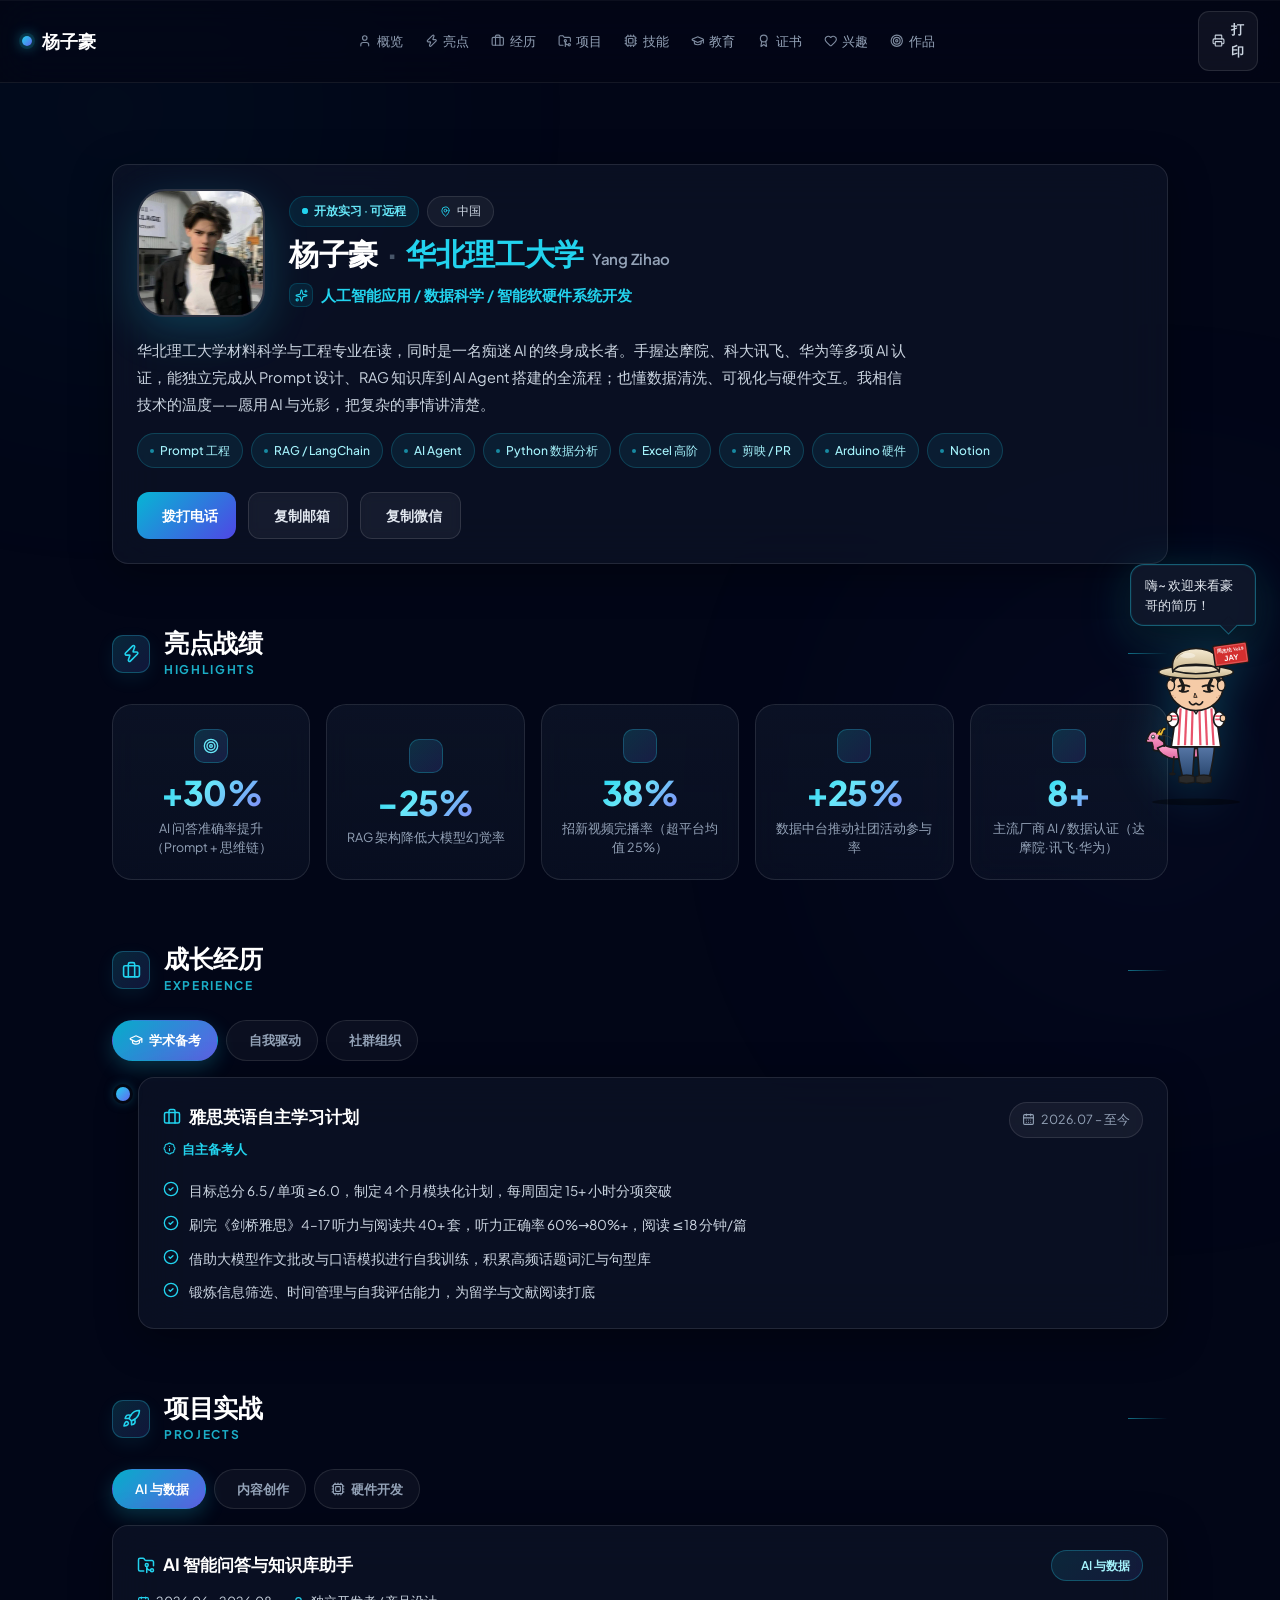
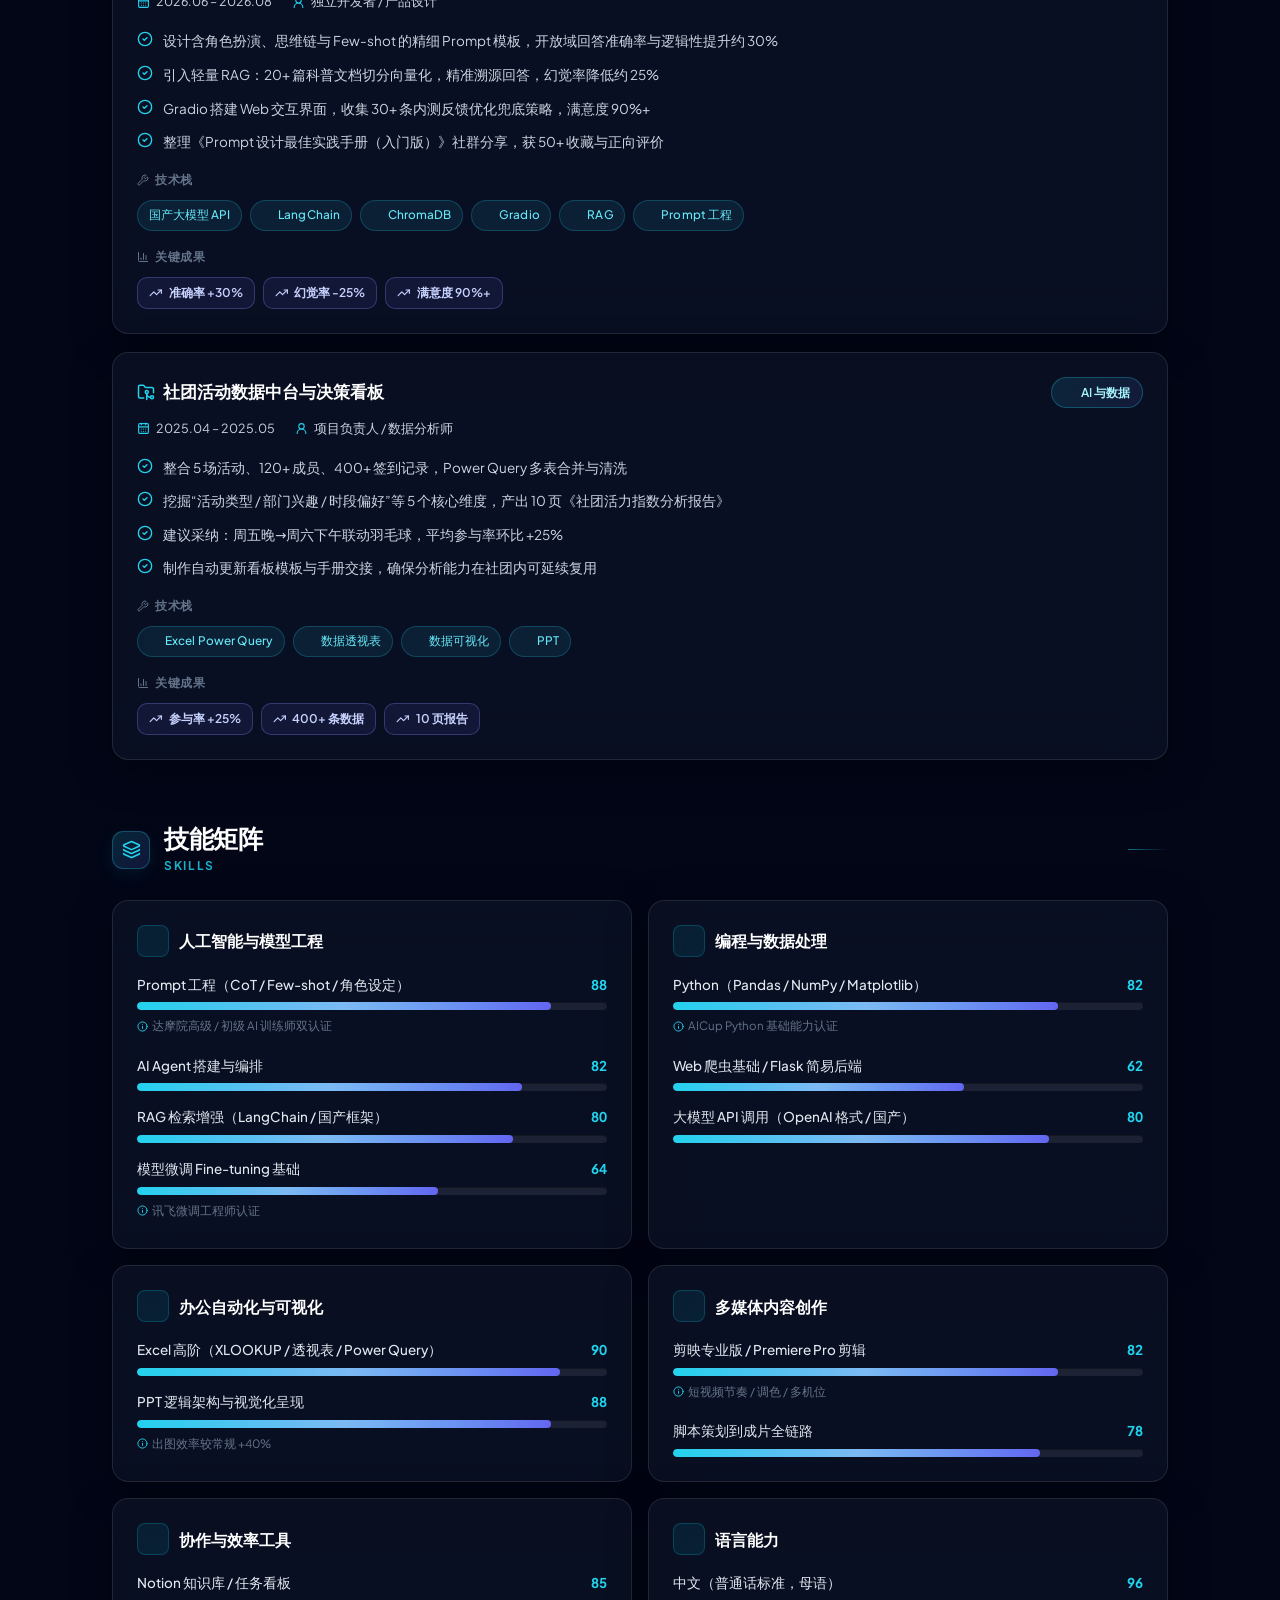
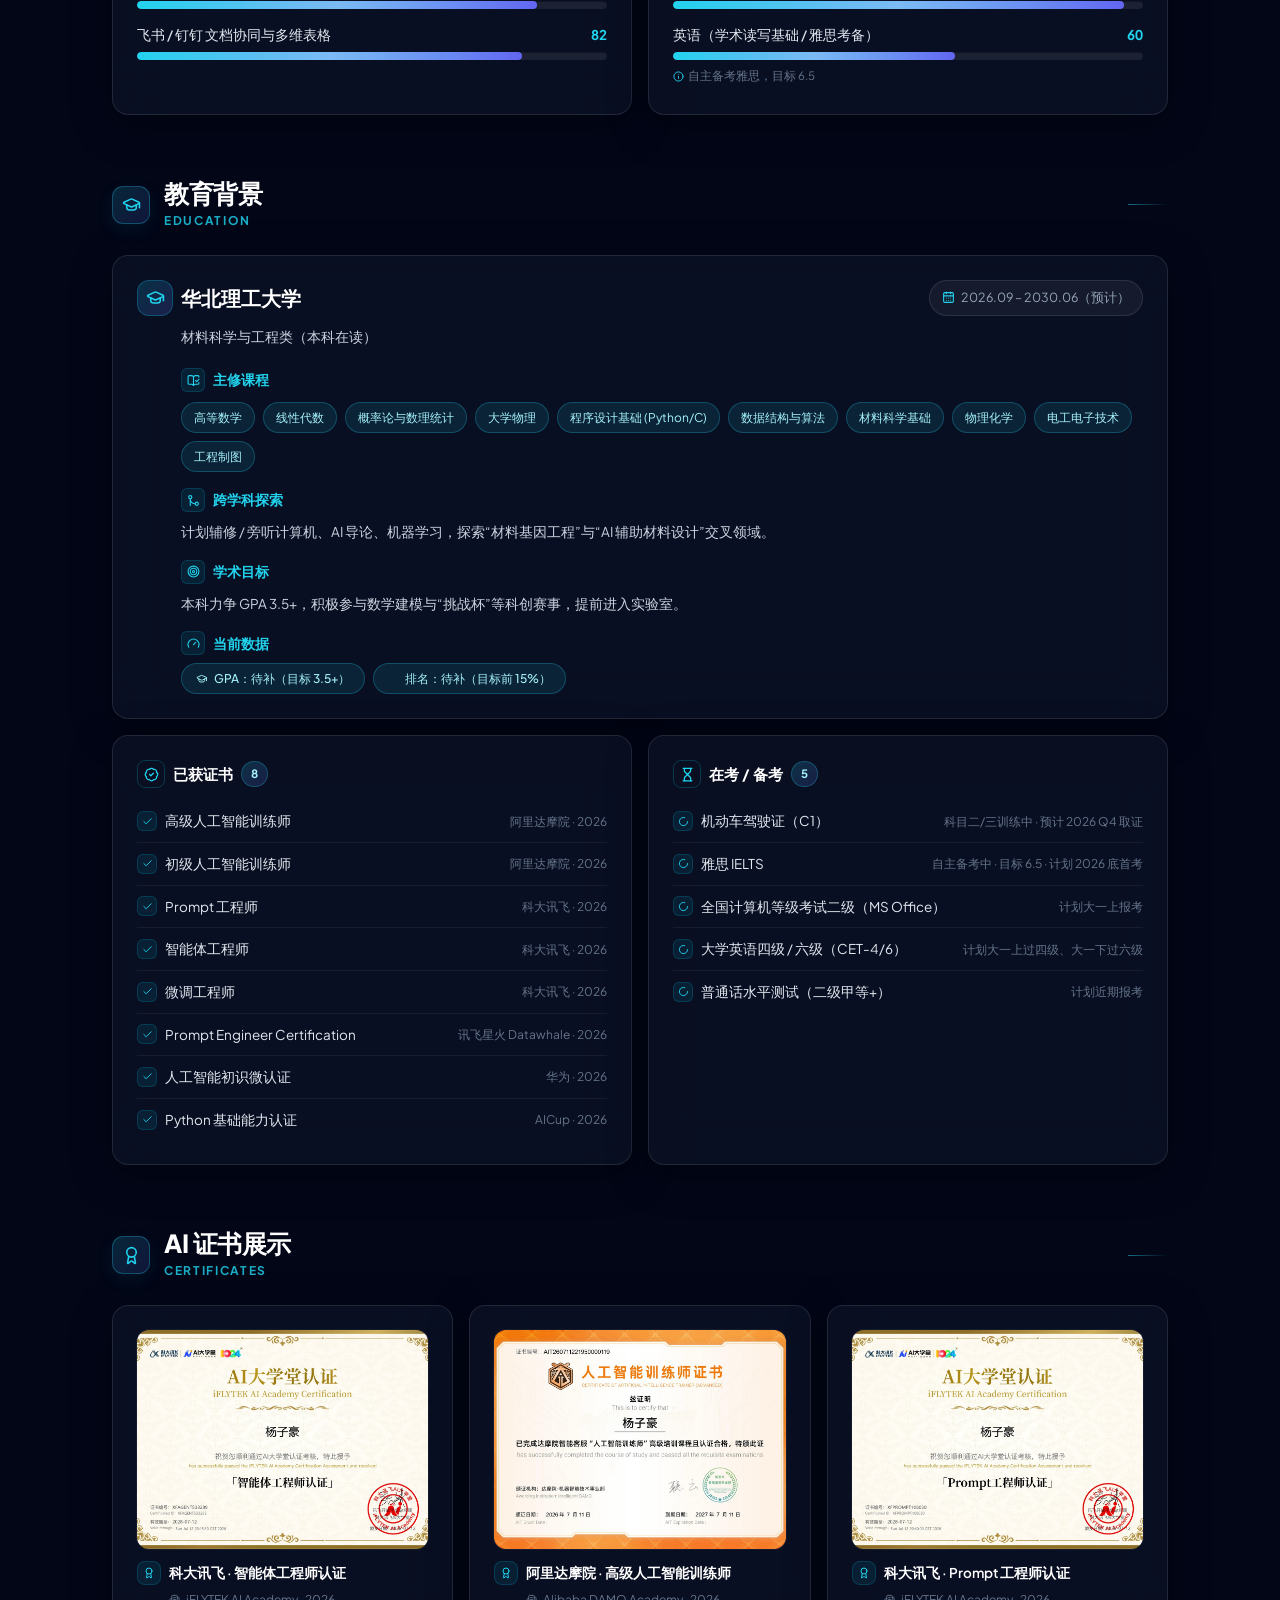
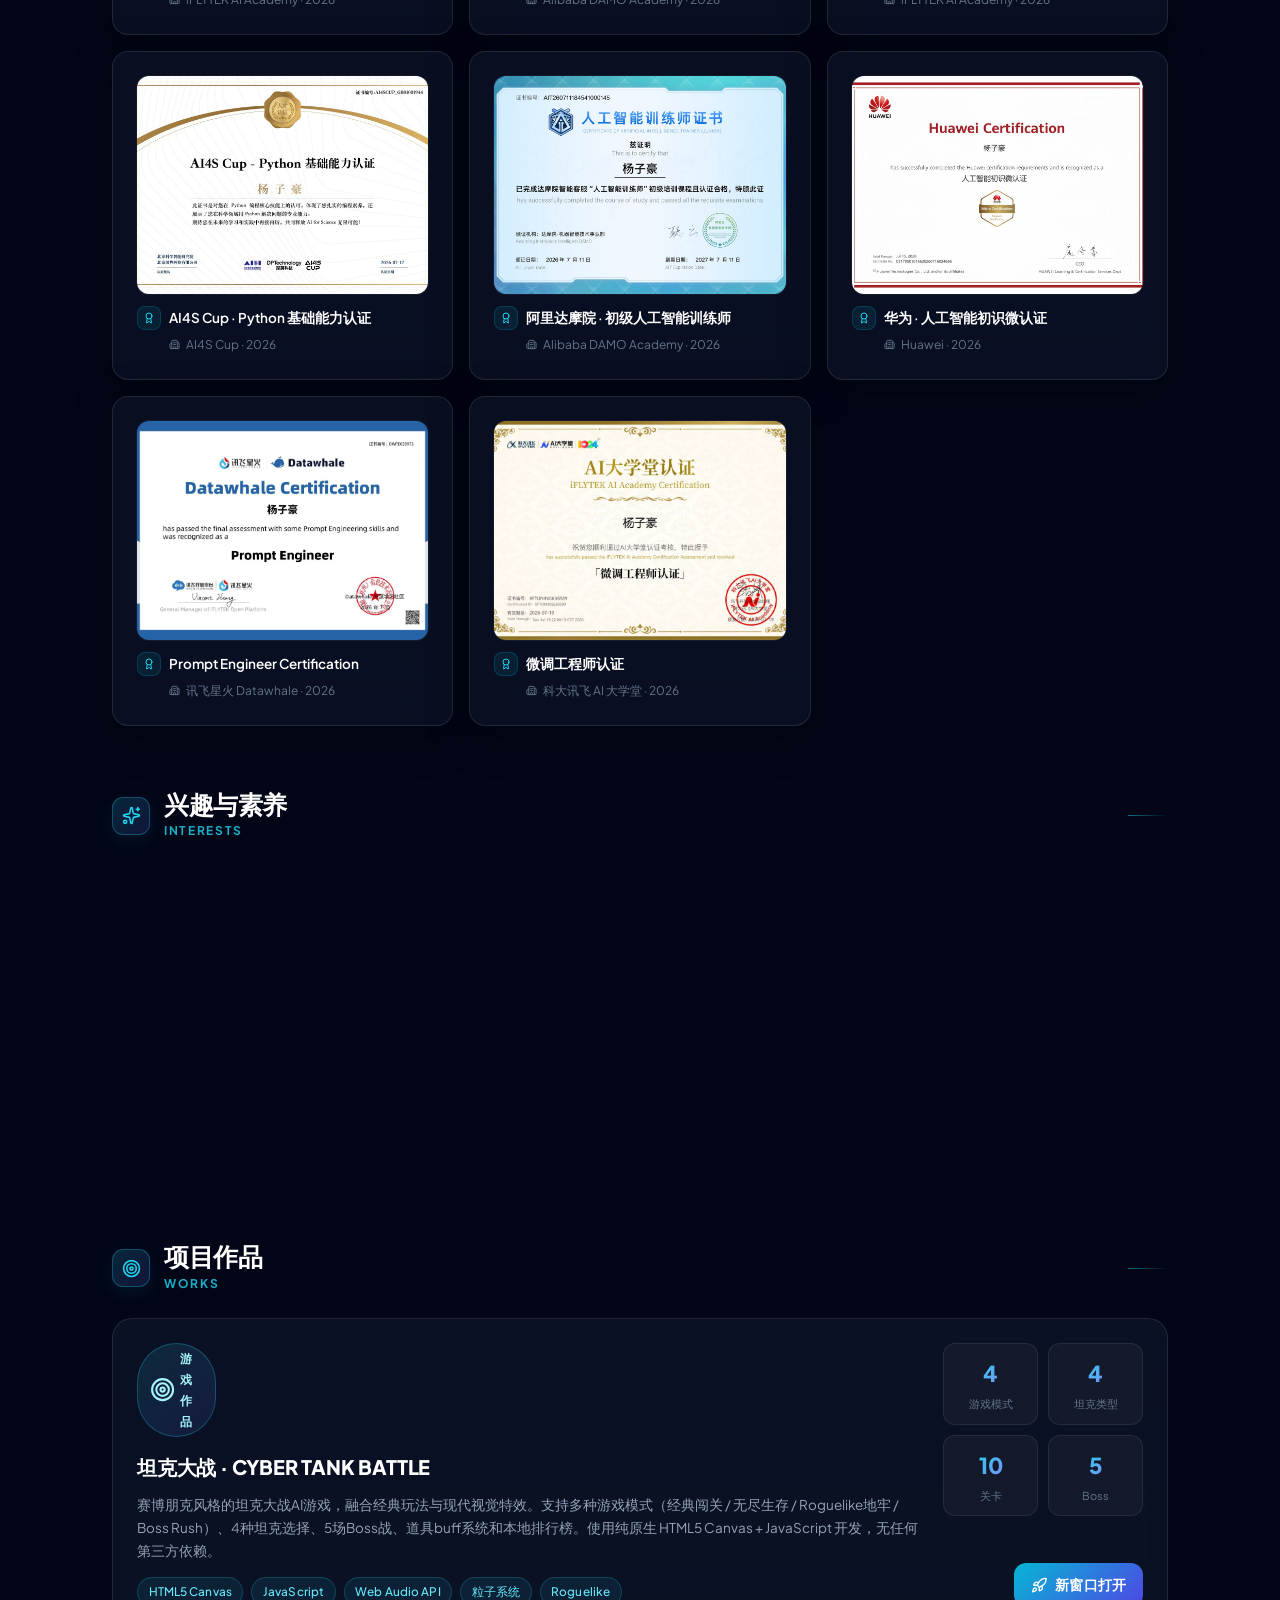
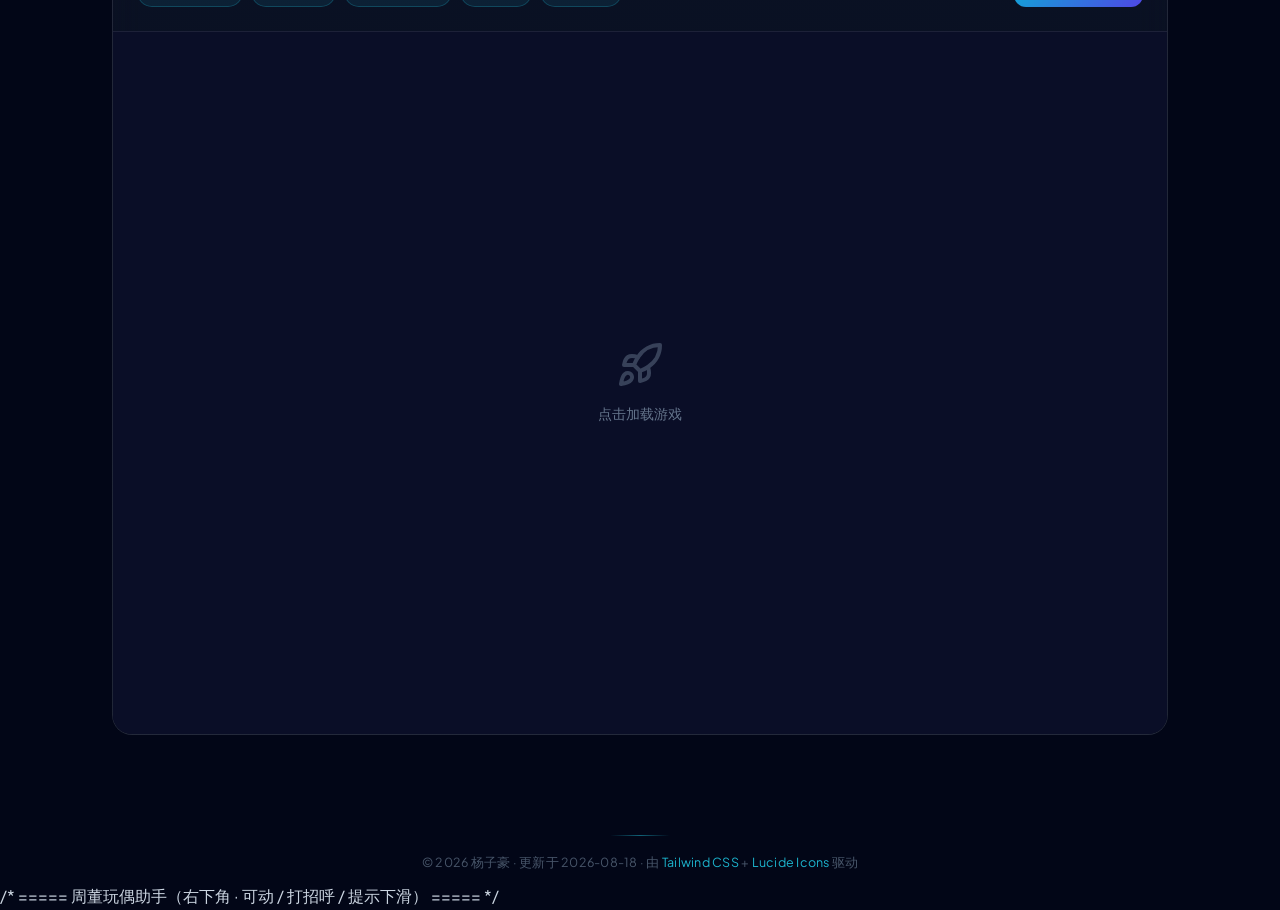
==== index.html @ cea27ba0 "Initial commit: resume + tank game + Jay doll" ====
<!DOCTYPE html>
<html lang="zh-CN">
<head>
<meta charset="UTF-8">
<meta name="viewport" content="width=device-width, initial-scale=1.0">
<title>杨子豪 · 个人简历</title>
<style>
/* ===== Plus Jakarta Sans (embedded, offline) ===== */
@font-face{font-family:'Plus Jakarta Sans';font-style:normal;font-weight:400;font-display:swap;src:url([data-uri]) format('woff2')}
@font-face{font-family:'Plus Jakarta Sans';font-style:normal;font-weight:400;font-display:swap;src:url([data-uri]) format('woff2')}
@font-face{font-family:'Plus Jakarta Sans';font-style:normal;font-weight:400;font-display:swap;src:url([data-uri]) format('woff2')}
@font-face{font-family:'Plus Jakarta Sans';font-style:normal;font-weight:400;font-display:swap;src:url([data-uri]) format('woff2')}
@font-face{font-family:'Plus Jakarta Sans';font-style:normal;font-weight:500;font-display:swap;src:url([data-uri]) format('woff2')}
@font-face{font-family:'Plus Jakarta Sans';font-style:normal;font-weight:500;font-display:swap;src:url([data-uri]) format('woff2')}
@font-face{font-family:'Plus Jakarta Sans';font-style:normal;font-weight:500;font-display:swap;src:url([data-uri]) format('woff2')}
@font-face{font-family:'Plus Jakarta Sans';font-style:normal;font-weight:500;font-display:swap;src:url([data-uri]) format('woff2')}
@font-face{font-family:'Plus Jakarta Sans';font-style:normal;font-weight:600;font-display:swap;src:url([data-uri]) format('woff2')}
@font-face{font-family:'Plus Jakarta Sans';font-style:normal;font-weight:600;font-display:swap;src:url([data-uri]) format('woff2')}
@font-face{font-family:'Plus Jakarta Sans';font-style:normal;font-weight:600;font-display:swap;src:url([data-uri]) format('woff2')}
@font-face{font-family:'Plus Jakarta Sans';font-style:normal;font-weight:600;font-display:swap;src:url([data-uri]) format('woff2')}
@font-face{font-family:'Plus Jakarta Sans';font-style:normal;font-weight:700;font-display:swap;src:url([data-uri]) format('woff2')}
@font-face{font-family:'Plus Jakarta Sans';font-style:normal;font-weight:700;font-display:swap;src:url([data-uri]) format('woff2')}
@font-face{font-family:'Plus Jakarta Sans';font-style:normal;font-weight:700;font-display:swap;src:url([data-uri]) format('woff2')}
@font-face{font-family:'Plus Jakarta Sans';font-style:normal;font-weight:700;font-display:swap;src:url([data-uri]) format('woff2')}
@font-face{font-family:'Plus Jakarta Sans';font-style:normal;font-weight:800;font-display:swap;src:url([data-uri]) format('woff2')}
@font-face{font-family:'Plus Jakarta Sans';font-style:normal;font-weight:800;font-display:swap;src:url([data-uri]) format('woff2')}
@font-face{font-family:'Plus Jakarta Sans';font-style:normal;font-weight:800;font-display:swap;src:url([data-uri]) format('woff2')}
@font-face{font-family:'Plus Jakarta Sans';font-style:normal;font-weight:800;font-display:swap;src:url([data-uri]) format('woff2')}
/* ===== Tailwind CSS (compiled, offline) ===== */
*,:after,:before{--tw-border-spacing-x:0;--tw-border-spacing-y:0;--tw-translate-x:0;--tw-translate-y:0;--tw-rotate:0;--tw-skew-x:0;--tw-skew-y:0;--tw-scale-x:1;--tw-scale-y:1;--tw-pan-x: ;--tw-pan-y: ;--tw-pinch-zoom: ;--tw-scroll-snap-strictness:proximity;--tw-gradient-from-position: ;--tw-gradient-via-position: ;--tw-gradient-to-position: ;--tw-ordinal: ;--tw-slashed-zero: ;--tw-numeric-figure: ;--tw-numeric-spacing: ;--tw-numeric-fraction: ;--tw-ring-inset: ;--tw-ring-offset-width:0px;--tw-ring-offset-color:#fff;--tw-ring-color:rgba(59,130,246,.5);--tw-ring-offset-shadow:0 0 #0000;--tw-ring-shadow:0 0 #0000;--tw-shadow:0 0 #0000;--tw-shadow-colored:0 0 #0000;--tw-blur: ;--tw-brightness: ;--tw-contrast: ;--tw-grayscale: ;--tw-hue-rotate: ;--tw-invert: ;--tw-saturate: ;--tw-sepia: ;--tw-drop-shadow: ;--tw-backdrop-blur: ;--tw-backdrop-brightness: ;--tw-backdrop-contrast: ;--tw-backdrop-grayscale: ;--tw-backdrop-hue-rotate: ;--tw-backdrop-invert: ;--tw-backdrop-opacity: ;--tw-backdrop-saturate: ;--tw-backdrop-sepia: ;--tw-contain-size: ;--tw-contain-layout: ;--tw-contain-paint: ;--tw-contain-style: }::backdrop{--tw-border-spacing-x:0;--tw-border-spacing-y:0;--tw-translate-x:0;--tw-translate-y:0;--tw-rotate:0;--tw-skew-x:0;--tw-skew-y:0;--tw-scale-x:1;--tw-scale-y:1;--tw-pan-x: ;--tw-pan-y: ;--tw-pinch-zoom: ;--tw-scroll-snap-strictness:proximity;--tw-gradient-from-position: ;--tw-gradient-via-position: ;--tw-gradient-to-position: ;--tw-ordinal: ;--tw-slashed-zero: ;--tw-numeric-figure: ;--tw-numeric-spacing: ;--tw-numeric-fraction: ;--tw-ring-inset: ;--tw-ring-offset-width:0px;--tw-ring-offset-color:#fff;--tw-ring-color:rgba(59,130,246,.5);--tw-ring-offset-shadow:0 0 #0000;--tw-ring-shadow:0 0 #0000;--tw-shadow:0 0 #0000;--tw-shadow-colored:0 0 #0000;--tw-blur: ;--tw-brightness: ;--tw-contrast: ;--tw-grayscale: ;--tw-hue-rotate: ;--tw-invert: ;--tw-saturate: ;--tw-sepia: ;--tw-drop-shadow: ;--tw-backdrop-blur: ;--tw-backdrop-brightness: ;--tw-backdrop-contrast: ;--tw-backdrop-grayscale: ;--tw-backdrop-hue-rotate: ;--tw-backdrop-invert: ;--tw-backdrop-opacity: ;--tw-backdrop-saturate: ;--tw-backdrop-sepia: ;--tw-contain-size: ;--tw-contain-layout: ;--tw-contain-paint: ;--tw-contain-style: }/*! tailwindcss v3.4.19 | MIT License | https://tailwindcss.com*/*,:after,:before{box-sizing:border-box;border:0 solid #e5e7eb}:after,:before{--tw-content:""}:host,html{line-height:1.5;-webkit-text-size-adjust:100%;-moz-tab-size:4;-o-tab-size:4;tab-size:4;font-family:Plus Jakarta Sans,system-ui,-apple-system,PingFang SC,Microsoft YaHei,sans-serif;font-feature-settings:normal;font-variation-settings:normal;-webkit-tap-highlight-color:transparent}body{margin:0;line-height:inherit}hr{height:0;color:inherit;border-top-width:1px}abbr:where([title]){-webkit-text-decoration:underline dotted;text-decoration:underline dotted}h1,h2,h3,h4,h5,h6{font-size:inherit;font-weight:inherit}a{color:inherit;text-decoration:inherit}b,strong{font-weight:bolder}code,kbd,pre,samp{font-family:ui-monospace,SFMono-Regular,Menlo,Monaco,Consolas,Liberation Mono,Courier New,monospace;font-feature-settings:normal;font-variation-settings:normal;font-size:1em}small{font-size:80%}sub,sup{font-size:75%;line-height:0;position:relative;vertical-align:baseline}sub{bottom:-.25em}sup{top:-.5em}table{text-indent:0;border-color:inherit;border-collapse:collapse}button,input,optgroup,select,textarea{font-family:inherit;font-feature-settings:inherit;font-variation-settings:inherit;font-size:100%;font-weight:inherit;line-height:inherit;letter-spacing:inherit;color:inherit;margin:0;padding:0}button,select{text-transform:none}button,input:where([type=button]),input:where([type=reset]),input:where([type=submit]){-webkit-appearance:button;background-color:transparent;background-image:none}:-moz-focusring{outline:auto}:-moz-ui-invalid{box-shadow:none}progress{vertical-align:baseline}::-webkit-inner-spin-button,::-webkit-outer-spin-button{height:auto}[type=search]{-webkit-appearance:textfield;outline-offset:-2px}::-webkit-search-decoration{-webkit-appearance:none}::-webkit-file-upload-button{-webkit-appearance:button;font:inherit}summary{display:list-item}blockquote,dd,dl,figure,h1,h2,h3,h4,h5,h6,hr,p,pre{margin:0}fieldset{margin:0}fieldset,legend{padding:0}menu,ol,ul{list-style:none;margin:0;padding:0}dialog{padding:0}textarea{resize:vertical}input::-moz-placeholder,textarea::-moz-placeholder{opacity:1;color:#9ca3af}input::placeholder,textarea::placeholder{opacity:1;color:#9ca3af}[role=button],button{cursor:pointer}:disabled{cursor:default}audio,canvas,embed,iframe,img,object,svg,video{display:block;vertical-align:middle}img,video{max-width:100%;height:auto}[hidden]:where(:not([hidden=until-found])){display:none}.fixed{position:fixed}.absolute{position:absolute}.relative{position:relative}.m-0{margin:0}.mx-2{margin-left:.5rem;margin-right:.5rem}.mb-1\.5{margin-bottom:.375rem}.mb-2{margin-bottom:.5rem}.mb-2\.5{margin-bottom:.625rem}.mb-3{margin-bottom:.75rem}.mb-4{margin-bottom:1rem}.ml-2{margin-left:.5rem}.mt-0\.5{margin-top:.125rem}.mt-1{margin-top:.25rem}.mt-1\.5{margin-top:.375rem}.mt-2{margin-top:.5rem}.mt-2\.5{margin-top:.625rem}.mt-3{margin-top:.75rem}.mt-4{margin-top:1rem}.mt-5{margin-top:1.25rem}.mt-6{margin-top:1.5rem}.block{display:block}.flex{display:flex}.inline-flex{display:inline-flex}.grid{display:grid}.aspect-\[4\/3\]{aspect-ratio:4/3}.h-1{height:.25rem}.h-1\.5{height:.375rem}.h-10{height:2.5rem}.h-32{height:8rem}.h-5{height:1.25rem}.h-6{height:1.5rem}.h-7{height:1.75rem}.h-8{height:2rem}.h-9{height:2.25rem}.h-\[11\.5px\]{height:11.5px}.h-\[11px\]{height:11px}.h-\[12px\]{height:12px}.h-\[13px\]{height:13px}.h-\[15px\]{height:15px}.h-\[16px\]{height:16px}.h-\[17px\]{height:17px}.h-\[18px\]{height:18px}.h-\[19px\]{height:19px}.h-full{height:100%}.w-1{width:.25rem}.w-1\.5{width:.375rem}.w-10{width:2.5rem}.w-32{width:8rem}.w-5{width:1.25rem}.w-6{width:1.5rem}.w-7{width:1.75rem}.w-8{width:2rem}.w-9{width:2.25rem}.w-\[11\.5px\]{width:11.5px}.w-\[11px\]{width:11px}.w-\[12px\]{width:12px}.w-\[13px\]{width:13px}.w-\[15px\]{width:15px}.w-\[16px\]{width:16px}.w-\[17px\]{width:17px}.w-\[18px\]{width:18px}.w-\[19px\]{width:19px}.w-full{width:100%}.min-w-0{min-width:0}.max-w-\[70ch\]{max-width:70ch}.flex-1{flex:1 1 0%}.shrink-0{flex-shrink:0}@keyframes ping{75%,to{transform:scale(2);opacity:0}}.animate-ping{animation:ping 1s cubic-bezier(0,0,.2,1) infinite}@keyframes spin{to{transform:rotate(1turn)}}.animate-spin{animation:spin 1s linear infinite}.list-none{list-style-type:none}.grid-cols-1{grid-template-columns:repeat(1,minmax(0,1fr))}.grid-cols-2{grid-template-columns:repeat(2,minmax(0,1fr))}.flex-col{flex-direction:column}.flex-wrap{flex-wrap:wrap}.items-start{align-items:flex-start}.items-center{align-items:center}.justify-center{justify-content:center}.justify-between{justify-content:space-between}.gap-1\.5{gap:.375rem}.gap-2{gap:.5rem}.gap-2\.5{gap:.625rem}.gap-3{gap:.75rem}.gap-3\.5{gap:.875rem}.gap-4{gap:1rem}.gap-5{gap:1.25rem}.gap-6{gap:1.5rem}.gap-x-5{-moz-column-gap:1.25rem;column-gap:1.25rem}.gap-y-2{row-gap:.5rem}.space-y-4>:not([hidden])~:not([hidden]){--tw-space-y-reverse:0;margin-top:calc(1rem*(1 - var(--tw-space-y-reverse)));margin-bottom:calc(1rem*var(--tw-space-y-reverse))}.overflow-hidden{overflow:hidden}.rounded-2xl{border-radius:1rem}.rounded-\[28px\]{border-radius:28px}.rounded-full{border-radius:9999px}.rounded-lg{border-radius:.5rem}.rounded-md{border-radius:.375rem}.rounded-xl{border-radius:.75rem}.border{border-width:1px}.border-2{border-width:2px}.border-cyan-400\/20{border-color:rgba(34,211,238,.2)}.border-cyan-400\/25{border-color:rgba(34,211,238,.25)}.border-cyan-500\/20{border-color:rgba(6,182,212,.2)}.border-cyan-500\/25{border-color:rgba(6,182,212,.25)}.border-cyan-500\/30{border-color:rgba(6,182,212,.3)}.border-white\/10{border-color:hsla(0,0%,100%,.1)}.border-white\/15{border-color:hsla(0,0%,100%,.15)}.bg-cyan-400{--tw-bg-opacity:1;background-color:rgb(34 211 238/var(--tw-bg-opacity,1))}.bg-cyan-400\/10{background-color:rgba(34,211,238,.1)}.bg-cyan-400\/60{background-color:rgba(34,211,238,.6)}.bg-cyan-400\/\[0\.08\]{background-color:rgba(34,211,238,.08)}.bg-cyan-500\/10{background-color:rgba(6,182,212,.1)}.bg-slate-900\/60{background-color:rgba(15,23,42,.6)}.bg-slate-950{--tw-bg-opacity:1;background-color:rgb(2 6 23/var(--tw-bg-opacity,1))}.bg-white\/5{background-color:hsla(0,0%,100%,.05)}.bg-gradient-to-br{background-image:linear-gradient(to bottom right,var(--tw-gradient-stops))}.from-cyan-500\/20{--tw-gradient-from:rgba(6,182,212,.2) var(--tw-gradient-from-position);--tw-gradient-to:rgba(6,182,212,0) var(--tw-gradient-to-position);--tw-gradient-stops:var(--tw-gradient-from),var(--tw-gradient-to)}.to-indigo-500\/20{--tw-gradient-to:rgba(99,102,241,.2) var(--tw-gradient-to-position)}.object-cover{-o-object-fit:cover;object-fit:cover}.p-0{padding:0}.p-6{padding:1.5rem}.px-3{padding-left:.75rem;padding-right:.75rem}.px-3\.5{padding-left:.875rem;padding-right:.875rem}.py-1{padding-top:.25rem;padding-bottom:.25rem}.py-1\.5{padding-top:.375rem;padding-bottom:.375rem}.pl-1{padding-left:.25rem}.pl-\[32px\]{padding-left:32px}.pl-\[42px\]{padding-left:42px}.pl-\[44px\]{padding-left:44px}.pt-1{padding-top:.25rem}.text-\[11\.5px\]{font-size:11.5px}.text-\[12\.5px\]{font-size:12.5px}.text-\[12px\]{font-size:12px}.text-\[13\.5px\]{font-size:13.5px}.text-\[13px\]{font-size:13px}.text-\[14\.5px\]{font-size:14.5px}.text-\[14px\]{font-size:14px}.text-\[15\.5px\]{font-size:15.5px}.text-\[15px\]{font-size:15px}.text-\[17px\]{font-size:17px}.text-\[20px\]{font-size:20px}.text-\[30px\]{font-size:30px}.font-bold{font-weight:700}.font-extrabold{font-weight:800}.font-medium{font-weight:500}.font-semibold{font-weight:600}.uppercase{text-transform:uppercase}.italic{font-style:italic}.tabular-nums{--tw-numeric-spacing:tabular-nums;font-variant-numeric:var(--tw-ordinal) var(--tw-slashed-zero) var(--tw-numeric-figure) var(--tw-numeric-spacing) var(--tw-numeric-fraction)}.leading-\[1\.75\]{line-height:1.75}.leading-\[1\.85\]{line-height:1.85}.leading-\[1\.8\]{line-height:1.8}.leading-tight{line-height:1.25}.tracking-\[-0\.01em\]{letter-spacing:-.01em}.tracking-wider{letter-spacing:.05em}.text-cyan-200{--tw-text-opacity:1;color:rgb(165 243 252/var(--tw-text-opacity,1))}.text-cyan-300{--tw-text-opacity:1;color:rgb(103 232 249/var(--tw-text-opacity,1))}.text-cyan-400{--tw-text-opacity:1;color:rgb(34 211 238/var(--tw-text-opacity,1))}.text-slate-200{--tw-text-opacity:1;color:rgb(226 232 240/var(--tw-text-opacity,1))}.text-slate-300{--tw-text-opacity:1;color:rgb(203 213 225/var(--tw-text-opacity,1))}.text-slate-400{--tw-text-opacity:1;color:rgb(148 163 184/var(--tw-text-opacity,1))}.text-slate-500{--tw-text-opacity:1;color:rgb(100 116 139/var(--tw-text-opacity,1))}.text-slate-600{--tw-text-opacity:1;color:rgb(71 85 105/var(--tw-text-opacity,1))}.text-white{--tw-text-opacity:1;color:rgb(255 255 255/var(--tw-text-opacity,1))}.opacity-75{opacity:.75}.shadow-\[0_10px_40px_rgba\(0\2c 0\2c 0\2c 0\.35\)\]{--tw-shadow:0 10px 40px rgba(0,0,0,.35);--tw-shadow-colored:0 10px 40px var(--tw-shadow-color);box-shadow:var(--tw-ring-offset-shadow,0 0 #0000),var(--tw-ring-shadow,0 0 #0000),var(--tw-shadow)}.shadow-\[0_14px_44px_rgba\(34\2c 211\2c 238\2c 0\.22\)\]{--tw-shadow:0 14px 44px rgba(34,211,238,.22);--tw-shadow-colored:0 14px 44px var(--tw-shadow-color);box-shadow:var(--tw-ring-offset-shadow,0 0 #0000),var(--tw-ring-shadow,0 0 #0000),var(--tw-shadow)}.ring-1{--tw-ring-offset-shadow:var(--tw-ring-inset) 0 0 0 var(--tw-ring-offset-width) var(--tw-ring-offset-color);--tw-ring-shadow:var(--tw-ring-inset) 0 0 0 calc(1px + var(--tw-ring-offset-width)) var(--tw-ring-color);box-shadow:var(--tw-ring-offset-shadow),var(--tw-ring-shadow),var(--tw-shadow,0 0 #0000)}.ring-white\/5{--tw-ring-color:hsla(0,0%,100%,.05)}.filter{filter:var(--tw-blur) var(--tw-brightness) var(--tw-contrast) var(--tw-grayscale) var(--tw-hue-rotate) var(--tw-invert) var(--tw-saturate) var(--tw-sepia) var(--tw-drop-shadow)}.backdrop-blur-xl{--tw-backdrop-blur:blur(24px);-webkit-backdrop-filter:var(--tw-backdrop-blur) var(--tw-backdrop-brightness) var(--tw-backdrop-contrast) var(--tw-backdrop-grayscale) var(--tw-backdrop-hue-rotate) var(--tw-backdrop-invert) var(--tw-backdrop-opacity) var(--tw-backdrop-saturate) var(--tw-backdrop-sepia);backdrop-filter:var(--tw-backdrop-blur) var(--tw-backdrop-brightness) var(--tw-backdrop-contrast) var(--tw-backdrop-grayscale) var(--tw-backdrop-hue-rotate) var(--tw-backdrop-invert) var(--tw-backdrop-opacity) var(--tw-backdrop-saturate) var(--tw-backdrop-sepia)}.transition{transition-property:color,background-color,border-color,text-decoration-color,fill,stroke,opacity,box-shadow,transform,filter,-webkit-backdrop-filter;transition-property:color,background-color,border-color,text-decoration-color,fill,stroke,opacity,box-shadow,transform,filter,backdrop-filter;transition-property:color,background-color,border-color,text-decoration-color,fill,stroke,opacity,box-shadow,transform,filter,backdrop-filter,-webkit-backdrop-filter;transition-timing-function:cubic-bezier(.4,0,.2,1);transition-duration:.15s}.transition-transform{transition-property:transform;transition-timing-function:cubic-bezier(.4,0,.2,1);transition-duration:.15s}.ease-in-out{transition-timing-function:cubic-bezier(.4,0,.2,1)}.hover\:scale-\[1\.03\]:hover{--tw-scale-x:1.03;--tw-scale-y:1.03;transform:translate(var(--tw-translate-x),var(--tw-translate-y)) rotate(var(--tw-rotate)) skewX(var(--tw-skew-x)) skewY(var(--tw-skew-y)) scaleX(var(--tw-scale-x)) scaleY(var(--tw-scale-y))}.group:hover .group-hover\:ring-cyan-500\/30{--tw-ring-color:rgba(6,182,212,.3)}@media (min-width:768px){.md\:grid-cols-2{grid-template-columns:repeat(2,minmax(0,1fr))}.md\:grid-cols-3{grid-template-columns:repeat(3,minmax(0,1fr))}}@media (min-width:1024px){.lg\:grid-cols-5{grid-template-columns:repeat(5,minmax(0,1fr))}}
</style>
<script>
(function(){
  var ICONS={"user":"<!-- @license lucide-static v1.32.0 - ISC -->\n<svg\n  class=\"lucide lucide-user\"\n  xmlns=\"http://www.w3.org/2000/svg\"\n \n \n  viewBox=\"0 0 24 24\"\n  fill=\"none\"\n  stroke=\"currentColor\"\n  stroke-width=\"2\"\n  stroke-linecap=\"round\"\n  stroke-linejoin=\"round\"\n>\n  <path d=\"M19 21v-2a4 4 0 0 0-4-4H9a4 4 0 0 0-4 4v2\" />\n  <circle cx=\"12\" cy=\"7\" r=\"4\" />\n</svg>","zap":"<!-- @license lucide-static v1.32.0 - ISC -->\n<svg\n  class=\"lucide lucide-zap\"\n  xmlns=\"http://www.w3.org/2000/svg\"\n \n \n  viewBox=\"0 0 24 24\"\n  fill=\"none\"\n  stroke=\"currentColor\"\n  stroke-width=\"2\"\n  stroke-linecap=\"round\"\n  stroke-linejoin=\"round\"\n>\n  <path d=\"M15.914 4a1.5 1.5 0 00-2.474-1.561l-9 9A1.5 1.5 0 005.5 14h4.002a.5.5 0 01.471.666L8.086 20a1.5 1.5 0 002.475 1.56l9-9A1.5 1.5 0 0018.5 10h-3.997a.5.5 0 01-.472-.667z\" />\n</svg>","briefcase":"<!-- @license lucide-static v1.32.0 - ISC -->\n<svg\n  class=\"lucide lucide-briefcase\"\n  xmlns=\"http://www.w3.org/2000/svg\"\n \n \n  viewBox=\"0 0 24 24\"\n  fill=\"none\"\n  stroke=\"currentColor\"\n  stroke-width=\"2\"\n  stroke-linecap=\"round\"\n  stroke-linejoin=\"round\"\n>\n  <path d=\"M16 20V4a2 2 0 0 0-2-2h-4a2 2 0 0 0-2 2v16\" />\n  <rect width=\"20\" height=\"14\" x=\"2\" y=\"6\" rx=\"2\" />\n</svg>","folder-git-2":"<!-- @license lucide-static v1.32.0 - ISC -->\n<svg\n  class=\"lucide lucide-folder-git-2\"\n  xmlns=\"http://www.w3.org/2000/svg\"\n \n \n  viewBox=\"0 0 24 24\"\n  fill=\"none\"\n  stroke=\"currentColor\"\n  stroke-width=\"2\"\n  stroke-linecap=\"round\"\n  stroke-linejoin=\"round\"\n>\n  <path d=\"M18 19a5 5 0 0 1-5-5v8\" />\n  <path d=\"M9 20H4a2 2 0 0 1-2-2V5a2 2 0 0 1 2-2h3.9a2 2 0 0 1 1.69.9l.81 1.2a2 2 0 0 0 1.67.9H20a2 2 0 0 1 2 2v5\" />\n  <circle cx=\"13\" cy=\"12\" r=\"2\" />\n  <circle cx=\"20\" cy=\"19\" r=\"2\" />\n</svg>","cpu":"<!-- @license lucide-static v1.32.0 - ISC -->\n<svg\n  class=\"lucide lucide-cpu\"\n  xmlns=\"http://www.w3.org/2000/svg\"\n \n \n  viewBox=\"0 0 24 24\"\n  fill=\"none\"\n  stroke=\"currentColor\"\n  stroke-width=\"2\"\n  stroke-linecap=\"round\"\n  stroke-linejoin=\"round\"\n>\n  <path d=\"M12 20v2\" />\n  <path d=\"M12 2v2\" />\n  <path d=\"M17 20v2\" />\n  <path d=\"M17 2v2\" />\n  <path d=\"M2 12h2\" />\n  <path d=\"M2 17h2\" />\n  <path d=\"M2 7h2\" />\n  <path d=\"M20 12h2\" />\n  <path d=\"M20 17h2\" />\n  <path d=\"M20 7h2\" />\n  <path d=\"M7 20v2\" />\n  <path d=\"M7 2v2\" />\n  <rect x=\"4\" y=\"4\" width=\"16\" height=\"16\" rx=\"2\" />\n  <rect x=\"8\" y=\"8\" width=\"8\" height=\"8\" rx=\"1\" />\n</svg>","graduation-cap":"<!-- @license lucide-static v1.32.0 - ISC -->\n<svg\n  class=\"lucide lucide-graduation-cap\"\n  xmlns=\"http://www.w3.org/2000/svg\"\n \n \n  viewBox=\"0 0 24 24\"\n  fill=\"none\"\n  stroke=\"currentColor\"\n  stroke-width=\"2\"\n  stroke-linecap=\"round\"\n  stroke-linejoin=\"round\"\n>\n  <path d=\"M21.42 10.922a1 1 0 0 0-.019-1.838L12.83 5.18a2 2 0 0 0-1.66 0L2.6 9.08a1 1 0 0 0 0 1.832l8.57 3.908a2 2 0 0 0 1.66 0z\" />\n  <path d=\"M22 10v6\" />\n  <path d=\"M6 12.5V16a6 3 0 0 0 12 0v-3.5\" />\n</svg>","award":"<!-- @license lucide-static v1.32.0 - ISC -->\n<svg\n  class=\"lucide lucide-award\"\n  xmlns=\"http://www.w3.org/2000/svg\"\n \n \n  viewBox=\"0 0 24 24\"\n  fill=\"none\"\n  stroke=\"currentColor\"\n  stroke-width=\"2\"\n  stroke-linecap=\"round\"\n  stroke-linejoin=\"round\"\n>\n  <path d=\"m15.477 12.89 1.515 8.526a.5.5 0 0 1-.81.47l-3.58-2.687a1 1 0 0 0-1.197 0l-3.586 2.686a.5.5 0 0 1-.81-.469l1.514-8.526\" />\n  <circle cx=\"12\" cy=\"8\" r=\"6\" />\n</svg>","heart":"<!-- @license lucide-static v1.32.0 - ISC -->\n<svg\n  class=\"lucide lucide-heart\"\n  xmlns=\"http://www.w3.org/2000/svg\"\n \n \n  viewBox=\"0 0 24 24\"\n  fill=\"none\"\n  stroke=\"currentColor\"\n  stroke-width=\"2\"\n  stroke-linecap=\"round\"\n  stroke-linejoin=\"round\"\n>\n  <path d=\"M2 9.5a5.5 5.5 0 0 1 9.591-3.676.56.56 0 0 0 .818 0A5.49 5.49 0 0 1 22 9.5c0 2.29-1.5 4-3 5.5l-5.492 5.313a2 2 0 0 1-3 .019L5 15c-1.5-1.5-3-3.2-3-5.5\" />\n</svg>","printer":"<!-- @license lucide-static v1.32.0 - ISC -->\n<svg\n  class=\"lucide lucide-printer\"\n  xmlns=\"http://www.w3.org/2000/svg\"\n \n \n  viewBox=\"0 0 24 24\"\n  fill=\"none\"\n  stroke=\"currentColor\"\n  stroke-width=\"2\"\n  stroke-linecap=\"round\"\n  stroke-linejoin=\"round\"\n>\n  <path d=\"M6 18H4a2 2 0 0 1-2-2v-5a2 2 0 0 1 2-2h16a2 2 0 0 1 2 2v5a2 2 0 0 1-2 2h-2\" />\n  <path d=\"M6 9V3a1 1 0 0 1 1-1h10a1 1 0 0 1 1 1v6\" />\n  <rect x=\"6\" y=\"14\" width=\"12\" height=\"8\" rx=\"1\" />\n</svg>","rocket":"<!-- @license lucide-static v1.32.0 - ISC -->\n<svg\n  class=\"lucide lucide-rocket\"\n  xmlns=\"http://www.w3.org/2000/svg\"\n \n \n  viewBox=\"0 0 24 24\"\n  fill=\"none\"\n  stroke=\"currentColor\"\n  stroke-width=\"2\"\n  stroke-linecap=\"round\"\n  stroke-linejoin=\"round\"\n>\n  <path d=\"M12 15v5s3.03-.55 4-2c1.08-1.62 0-5 0-5\" />\n  <path d=\"M4.5 16.5c-1.5 1.26-2 5-2 5s3.74-.5 5-2c.71-.84.7-2.13-.09-2.91a2.18 2.18 0 0 0-2.91-.09\" />\n  <path d=\"M9 12a22 22 0 0 1 2-3.95A12.88 12.88 0 0 1 22 2c0 2.72-.78 7.5-6 11a22.4 22.4 0 0 1-4 2z\" />\n  <path d=\"M9 12H4s.55-3.03 2-4c1.62-1.08 5 .05 5 .05\" />\n</svg>","layers":"<!-- @license lucide-static v1.32.0 - ISC -->\n<svg\n  class=\"lucide lucide-layers\"\n  xmlns=\"http://www.w3.org/2000/svg\"\n \n \n  viewBox=\"0 0 24 24\"\n  fill=\"none\"\n  stroke=\"currentColor\"\n  stroke-width=\"2\"\n  stroke-linecap=\"round\"\n  stroke-linejoin=\"round\"\n>\n  <path d=\"M12.83 2.18a2 2 0 0 0-1.66 0L2.6 6.08a1 1 0 0 0 0 1.83l8.58 3.91a2 2 0 0 0 1.66 0l8.58-3.9a1 1 0 0 0 0-1.83z\" />\n  <path d=\"M2 12a1 1 0 0 0 .58.91l8.6 3.91a2 2 0 0 0 1.65 0l8.58-3.9A1 1 0 0 0 22 12\" />\n  <path d=\"M2 17a1 1 0 0 0 .58.91l8.6 3.91a2 2 0 0 0 1.65 0l8.58-3.9A1 1 0 0 0 22 17\" />\n</svg>","sparkles":"<!-- @license lucide-static v1.32.0 - ISC -->\n<svg\n  class=\"lucide lucide-sparkles\"\n  xmlns=\"http://www.w3.org/2000/svg\"\n \n \n  viewBox=\"0 0 24 24\"\n  fill=\"none\"\n  stroke=\"currentColor\"\n  stroke-width=\"2\"\n  stroke-linecap=\"round\"\n  stroke-linejoin=\"round\"\n>\n  <path d=\"M11.017 2.814a1 1 0 0 1 1.966 0l1.051 5.558a2 2 0 0 0 1.594 1.594l5.558 1.051a1 1 0 0 1 0 1.966l-5.558 1.051a2 2 0 0 0-1.594 1.594l-1.051 5.558a1 1 0 0 1-1.966 0l-1.051-5.558a2 2 0 0 0-1.594-1.594l-5.558-1.051a1 1 0 0 1 0-1.966l5.558-1.051a2 2 0 0 0 1.594-1.594z\" />\n  <path d=\"M20 2v4\" />\n  <path d=\"M22 4h-4\" />\n  <circle cx=\"4\" cy=\"20\" r=\"2\" />\n</svg>","arrow-up":"<!-- @license lucide-static v1.32.0 - ISC -->\n<svg\n  class=\"lucide lucide-arrow-up\"\n  xmlns=\"http://www.w3.org/2000/svg\"\n \n \n  viewBox=\"0 0 24 24\"\n  fill=\"none\"\n  stroke=\"currentColor\"\n  stroke-width=\"2\"\n  stroke-linecap=\"round\"\n  stroke-linejoin=\"round\"\n>\n  <path d=\"m5 12 7-7 7 7\" />\n  <path d=\"M12 19V5\" />\n</svg>","map-pin":"<!-- @license lucide-static v1.32.0 - ISC -->\n<svg\n  class=\"lucide lucide-map-pin\"\n  xmlns=\"http://www.w3.org/2000/svg\"\n \n \n  viewBox=\"0 0 24 24\"\n  fill=\"none\"\n  stroke=\"currentColor\"\n  stroke-width=\"2\"\n  stroke-linecap=\"round\"\n  stroke-linejoin=\"round\"\n>\n  <path d=\"M20 10c0 4.993-5.539 10.193-7.399 11.799a1 1 0 0 1-1.202 0C9.539 20.193 4 14.993 4 10a8 8 0 0 1 16 0\" />\n  <circle cx=\"12\" cy=\"10\" r=\"3\" />\n</svg>","badge-info":"<!-- @license lucide-static v1.32.0 - ISC -->\n<svg\n  class=\"lucide lucide-badge-info\"\n  xmlns=\"http://www.w3.org/2000/svg\"\n \n \n  viewBox=\"0 0 24 24\"\n  fill=\"none\"\n  stroke=\"currentColor\"\n  stroke-width=\"2\"\n  stroke-linecap=\"round\"\n  stroke-linejoin=\"round\"\n>\n  <path d=\"M3.85 8.62a4 4 0 0 1 4.78-4.77 4 4 0 0 1 6.74 0 4 4 0 0 1 4.78 4.78 4 4 0 0 1 0 6.74 4 4 0 0 1-4.77 4.78 4 4 0 0 1-6.75 0 4 4 0 0 1-4.78-4.77 4 4 0 0 1 0-6.76Z\" />\n  <line x1=\"12\" x2=\"12\" y1=\"16\" y2=\"12\" />\n  <line x1=\"12\" x2=\"12.01\" y1=\"8\" y2=\"8\" />\n</svg>","calendar-days":"<!-- @license lucide-static v1.32.0 - ISC -->\n<svg\n  class=\"lucide lucide-calendar-days\"\n  xmlns=\"http://www.w3.org/2000/svg\"\n \n \n  viewBox=\"0 0 24 24\"\n  fill=\"none\"\n  stroke=\"currentColor\"\n  stroke-width=\"2\"\n  stroke-linecap=\"round\"\n  stroke-linejoin=\"round\"\n>\n  <path d=\"M8 2v3\" />\n  <path d=\"M16 2v3\" />\n  <rect x=\"3\" y=\"3\" width=\"18\" height=\"18\" rx=\"2\" />\n  <path d=\"M3 9h18\" />\n  <path d=\"M8 13h.01\" />\n  <path d=\"M12 13h.01\" />\n  <path d=\"M16 13h.01\" />\n  <path d=\"M8 17h.01\" />\n  <path d=\"M12 17h.01\" />\n  <path d=\"M16 17h.01\" />\n</svg>","circle-check":"<!-- @license lucide-static v1.32.0 - ISC -->\n<svg\n  class=\"lucide lucide-circle-check\"\n  xmlns=\"http://www.w3.org/2000/svg\"\n \n \n  viewBox=\"0 0 24 24\"\n  fill=\"none\"\n  stroke=\"currentColor\"\n  stroke-width=\"2\"\n  stroke-linecap=\"round\"\n  stroke-linejoin=\"round\"\n>\n  <circle cx=\"12\" cy=\"12\" r=\"10\" />\n  <path d=\"m9 12 2 2 4-4\" />\n</svg>","tag":"<!-- @license lucide-static v1.32.0 - ISC -->\n<svg\n  class=\"lucide lucide-tag\"\n  xmlns=\"http://www.w3.org/2000/svg\"\n \n \n  viewBox=\"0 0 24 24\"\n  fill=\"none\"\n  stroke=\"currentColor\"\n  stroke-width=\"2\"\n  stroke-linecap=\"round\"\n  stroke-linejoin=\"round\"\n>\n  <path d=\"M12.586 2.586A2 2 0 0 0 11.172 2H4a2 2 0 0 0-2 2v7.172a2 2 0 0 0 .586 1.414l8.704 8.704a2.426 2.426 0 0 0 3.42 0l6.58-6.58a2.426 2.426 0 0 0 0-3.42z\" />\n  <circle cx=\"7.5\" cy=\"7.5\" r=\".5\" fill=\"currentColor\" />\n</svg>","user-round":"<!-- @license lucide-static v1.32.0 - ISC -->\n<svg\n  class=\"lucide lucide-user-round\"\n  xmlns=\"http://www.w3.org/2000/svg\"\n \n \n  viewBox=\"0 0 24 24\"\n  fill=\"none\"\n  stroke=\"currentColor\"\n  stroke-width=\"2\"\n  stroke-linecap=\"round\"\n  stroke-linejoin=\"round\"\n>\n  <circle cx=\"12\" cy=\"8\" r=\"5\" />\n  <path d=\"M20 21a8 8 0 0 0-16 0\" />\n</svg>","wrench":"<!-- @license lucide-static v1.32.0 - ISC -->\n<svg\n  class=\"lucide lucide-wrench\"\n  xmlns=\"http://www.w3.org/2000/svg\"\n \n \n  viewBox=\"0 0 24 24\"\n  fill=\"none\"\n  stroke=\"currentColor\"\n  stroke-width=\"2\"\n  stroke-linecap=\"round\"\n  stroke-linejoin=\"round\"\n>\n  <path d=\"M14.7 6.3a1 1 0 0 0 0 1.4l1.6 1.6a1 1 0 0 0 1.4 0l3.106-3.105c.32-.322.863-.22.983.218a6 6 0 0 1-8.259 7.057l-7.91 7.91a1 1 0 0 1-2.999-3l7.91-7.91a6 6 0 0 1 7.057-8.259c.438.12.54.662.219.984z\" />\n</svg>","chart-column":"<!-- @license lucide-static v1.32.0 - ISC -->\n<svg\n  class=\"lucide lucide-chart-column\"\n  xmlns=\"http://www.w3.org/2000/svg\"\n \n \n  viewBox=\"0 0 24 24\"\n  fill=\"none\"\n  stroke=\"currentColor\"\n  stroke-width=\"2\"\n  stroke-linecap=\"round\"\n  stroke-linejoin=\"round\"\n>\n  <path d=\"M3 3v16a2 2 0 0 0 2 2h16\" />\n  <path d=\"M18 17V9\" />\n  <path d=\"M13 17V5\" />\n  <path d=\"M8 17v-3\" />\n</svg>","trending-up":"<!-- @license lucide-static v1.32.0 - ISC -->\n<svg\n  class=\"lucide lucide-trending-up\"\n  xmlns=\"http://www.w3.org/2000/svg\"\n \n \n  viewBox=\"0 0 24 24\"\n  fill=\"none\"\n  stroke=\"currentColor\"\n  stroke-width=\"2\"\n  stroke-linecap=\"round\"\n  stroke-linejoin=\"round\"\n>\n  <path d=\"M16 7h6v6\" />\n  <path d=\"m22 7-8.5 8.5-5-5L2 17\" />\n</svg>","info":"<!-- @license lucide-static v1.32.0 - ISC -->\n<svg\n  class=\"lucide lucide-info\"\n  xmlns=\"http://www.w3.org/2000/svg\"\n \n \n  viewBox=\"0 0 24 24\"\n  fill=\"none\"\n  stroke=\"currentColor\"\n  stroke-width=\"2\"\n  stroke-linecap=\"round\"\n  stroke-linejoin=\"round\"\n>\n  <circle cx=\"12\" cy=\"12\" r=\"10\" />\n  <path d=\"M12 16v-4\" />\n  <path d=\"M12 8h.01\" />\n</svg>","book-open-check":"<!-- @license lucide-static v1.32.0 - ISC -->\n<svg\n  class=\"lucide lucide-book-open-check\"\n  xmlns=\"http://www.w3.org/2000/svg\"\n \n \n  viewBox=\"0 0 24 24\"\n  fill=\"none\"\n  stroke=\"currentColor\"\n  stroke-width=\"2\"\n  stroke-linecap=\"round\"\n  stroke-linejoin=\"round\"\n>\n  <path d=\"M12 5v16\" />\n  <path d=\"m16 12 2 2 4-4\" />\n  <path d=\"M22 6V5a2 2 0 00-1.999-2L16 3.002A5 5 0 0012 5a5 5 0 00-4-2H4a2 2 0 00-2 2v12a2 2 0 001.999 2H8a5 5 0 014 2 5 5 0 014-2h4.001A2 2 0 0022 17v-1.344\" />\n</svg>","git-merge":"<!-- @license lucide-static v1.32.0 - ISC -->\n<svg\n  class=\"lucide lucide-git-merge\"\n  xmlns=\"http://www.w3.org/2000/svg\"\n \n \n  viewBox=\"0 0 24 24\"\n  fill=\"none\"\n  stroke=\"currentColor\"\n  stroke-width=\"2\"\n  stroke-linecap=\"round\"\n  stroke-linejoin=\"round\"\n>\n  <circle cx=\"18\" cy=\"18\" r=\"3\" />\n  <circle cx=\"6\" cy=\"6\" r=\"3\" />\n  <path d=\"M6 21V9a9 9 0 0 0 9 9\" />\n</svg>","target":"<!-- @license lucide-static v1.32.0 - ISC -->\n<svg\n  class=\"lucide lucide-target\"\n  xmlns=\"http://www.w3.org/2000/svg\"\n \n \n  viewBox=\"0 0 24 24\"\n  fill=\"none\"\n  stroke=\"currentColor\"\n  stroke-width=\"2\"\n  stroke-linecap=\"round\"\n  stroke-linejoin=\"round\"\n>\n  <circle cx=\"12\" cy=\"12\" r=\"10\" />\n  <circle cx=\"12\" cy=\"12\" r=\"6\" />\n  <circle cx=\"12\" cy=\"12\" r=\"2\" />\n</svg>","gauge":"<!-- @license lucide-static v1.32.0 - ISC -->\n<svg\n  class=\"lucide lucide-gauge\"\n  xmlns=\"http://www.w3.org/2000/svg\"\n \n \n  viewBox=\"0 0 24 24\"\n  fill=\"none\"\n  stroke=\"currentColor\"\n  stroke-width=\"2\"\n  stroke-linecap=\"round\"\n  stroke-linejoin=\"round\"\n>\n  <path d=\"m12 14 4-4\" />\n  <path d=\"M3.34 19a10 10 0 1 1 17.32 0\" />\n</svg>","badge-check":"<!-- @license lucide-static v1.32.0 - ISC -->\n<svg\n  class=\"lucide lucide-badge-check\"\n  xmlns=\"http://www.w3.org/2000/svg\"\n \n \n  viewBox=\"0 0 24 24\"\n  fill=\"none\"\n  stroke=\"currentColor\"\n  stroke-width=\"2\"\n  stroke-linecap=\"round\"\n  stroke-linejoin=\"round\"\n>\n  <path d=\"M3.85 8.62a4 4 0 0 1 4.78-4.77 4 4 0 0 1 6.74 0 4 4 0 0 1 4.78 4.78 4 4 0 0 1 0 6.74 4 4 0 0 1-4.77 4.78 4 4 0 0 1-6.75 0 4 4 0 0 1-4.78-4.77 4 4 0 0 1 0-6.76Z\" />\n  <path d=\"m9 12 2 2 4-4\" />\n</svg>","check":"<!-- @license lucide-static v1.32.0 - ISC -->\n<svg\n  class=\"lucide lucide-check\"\n  xmlns=\"http://www.w3.org/2000/svg\"\n \n \n  viewBox=\"0 0 24 24\"\n  fill=\"none\"\n  stroke=\"currentColor\"\n  stroke-width=\"2\"\n  stroke-linecap=\"round\"\n  stroke-linejoin=\"round\"\n>\n  <path d=\"M20 6 9 17l-5-5\" />\n</svg>","hourglass":"<!-- @license lucide-static v1.32.0 - ISC -->\n<svg\n  class=\"lucide lucide-hourglass\"\n  xmlns=\"http://www.w3.org/2000/svg\"\n \n \n  viewBox=\"0 0 24 24\"\n  fill=\"none\"\n  stroke=\"currentColor\"\n  stroke-width=\"2\"\n  stroke-linecap=\"round\"\n  stroke-linejoin=\"round\"\n>\n  <path d=\"M5 22h14\" />\n  <path d=\"M5 2h14\" />\n  <path d=\"M17 22v-4.172a2 2 0 0 0-.586-1.414L12 12l-4.414 4.414A2 2 0 0 0 7 17.828V22\" />\n  <path d=\"M7 2v4.172a2 2 0 0 0 .586 1.414L12 12l4.414-4.414A2 2 0 0 0 17 6.172V2\" />\n</svg>","loader-2":"<!-- @license lucide-static v1.32.0 - ISC -->\n<svg\n  class=\"lucide lucide-loader-2\"\n  xmlns=\"http://www.w3.org/2000/svg\"\n \n \n  viewBox=\"0 0 24 24\"\n  fill=\"none\"\n  stroke=\"currentColor\"\n  stroke-width=\"2\"\n  stroke-linecap=\"round\"\n  stroke-linejoin=\"round\"\n>\n  <path d=\"M21 12a9 9 0 1 1-6.219-8.56\" />\n</svg>","building-2":"<!-- @license lucide-static v1.32.0 - ISC -->\n<svg\n  class=\"lucide lucide-building-2\"\n  xmlns=\"http://www.w3.org/2000/svg\"\n \n \n  viewBox=\"0 0 24 24\"\n  fill=\"none\"\n  stroke=\"currentColor\"\n  stroke-width=\"2\"\n  stroke-linecap=\"round\"\n  stroke-linejoin=\"round\"\n>\n  <path d=\"M10 12h4\" />\n  <path d=\"M10 8h4\" />\n  <path d=\"M14 21v-3a2 2 0 0 0-4 0v3\" />\n  <path d=\"M6 10H4a2 2 0 0 0-2 2v7a2 2 0 0 0 2 2h16a2 2 0 0 0 2-2V9a2 2 0 0 0-2-2h-2\" />\n  <path d=\"M6 21V5a2 2 0 0 1 2-2h8a2 2 0 0 1 2 2v16\" />\n</svg>","x":"<!-- @license lucide-static v1.32.0 - ISC -->\n<svg\n  class=\"lucide lucide-x\"\n  xmlns=\"http://www.w3.org/2000/svg\"\n \n \n  viewBox=\"0 0 24 24\"\n  fill=\"none\"\n  stroke=\"currentColor\"\n  stroke-width=\"2\"\n  stroke-linecap=\"round\"\n  stroke-linejoin=\"round\"\n>\n  <path d=\"M18 6 6 18\" />\n  <path d=\"m6 6 12 12\" />\n</svg>","quote":"<!-- @license lucide-static v1.32.0 - ISC -->\n<svg\n  class=\"lucide lucide-quote\"\n  xmlns=\"http://www.w3.org/2000/svg\"\n \n \n  viewBox=\"0 0 24 24\"\n  fill=\"none\"\n  stroke=\"currentColor\"\n  stroke-width=\"2\"\n  stroke-linecap=\"round\"\n  stroke-linejoin=\"round\"\n>\n  <path d=\"M16 3a2 2 0 0 0-2 2v6a2 2 0 0 0 2 2 1 1 0 0 1 1 1v1a2 2 0 0 1-2 2 1 1 0 0 0-1 1v2a1 1 0 0 0 1 1 6 6 0 0 0 6-6V5a2 2 0 0 0-2-2z\" />\n  <path d=\"M5 3a2 2 0 0 0-2 2v6a2 2 0 0 0 2 2 1 1 0 0 1 1 1v1a2 2 0 0 1-2 2 1 1 0 0 0-1 1v2a1 1 0 0 0 1 1 6 6 0 0 0 6-6V5a2 2 0 0 0-2-2z\" />\n</svg>","star":"<!-- @license lucide-static v1.32.0 - ISC -->\n<svg\n  class=\"lucide lucide-star\"\n  xmlns=\"http://www.w3.org/2000/svg\"\n \n \n  viewBox=\"0 0 24 24\"\n  fill=\"none\"\n  stroke=\"currentColor\"\n  stroke-width=\"2\"\n  stroke-linecap=\"round\"\n  stroke-linejoin=\"round\"\n>\n  <path d=\"M11.525 2.295a.53.53 0 0 1 .95 0l2.31 4.679a2.123 2.123 0 0 0 1.595 1.16l5.166.756a.53.53 0 0 1 .294.904l-3.736 3.638a2.123 2.123 0 0 0-.611 1.878l.882 5.14a.53.53 0 0 1-.771.56l-4.618-2.428a2.122 2.122 0 0 0-1.973 0L6.396 21.01a.53.53 0 0 1-.77-.56l.881-5.139a2.122 2.122 0 0 0-.611-1.879L2.16 9.795a.53.53 0 0 1 .294-.906l5.165-.755a2.122 2.122 0 0 0 1.597-1.16z\" />\n</svg>","check-circle-2":"<!-- @license lucide-static v1.32.0 - ISC -->\n<svg\n  class=\"lucide lucide-check-circle-2\"\n  xmlns=\"http://www.w3.org/2000/svg\"\n \n \n  viewBox=\"0 0 24 24\"\n  fill=\"none\"\n  stroke=\"currentColor\"\n  stroke-width=\"2\"\n  stroke-linecap=\"round\"\n  stroke-linejoin=\"round\"\n>\n  <circle cx=\"12\" cy=\"12\" r=\"10\" />\n  <path d=\"m9 12 2 2 4-4\" />\n</svg>"};
  function createIcons(opts){
    opts=opts||{};
    var extra=opts.attrs||{};
    var nodes=document.querySelectorAll('[data-lucide]');
    for(var i=0;i<nodes.length;i++){
      var el=nodes[i];
      var name=el.getAttribute('data-lucide');
      var svgText=ICONS[name];
      if(!svgText) continue;
      var div=document.createElement('div');
      div.innerHTML=svgText;
      var svg=div.firstElementChild;
      if(!svg) continue;
      var cls=el.getAttribute('class');
      if(cls){ svg.setAttribute('class',((svg.getAttribute('class'))||'')+' '+cls); }
      for(var k in extra){ if(extra.hasOwnProperty(k)) svg.setAttribute(k, extra[k]); }
      if(el.parentNode) el.parentNode.replaceChild(svg, el);
    }
  }
  window.lucide={createIcons:createIcons};
})();
</script>
<style>
  /* ---------- 基础重置 ---------- */
  *{box-sizing:border-box}
  html{scroll-behavior:smooth}
  body{margin:0;background:#030712;color:#cbd5e1;line-height:1.75;-webkit-font-smoothing:antialiased;-moz-osx-font-smoothing:grayscale;overflow-x:hidden;
    font-family:'Plus Jakarta Sans',system-ui,-apple-system,'PingFang SC','Microsoft YaHei','Segoe UI',sans-serif;font-feature-settings:"ss01","cv01"}
  /* ---------- 背景发光光斑（大尺寸高模糊低透明度） ---------- */
  .glow{position:fixed;border-radius:9999px;z-index:0;pointer-events:none}
  .glow-cyan{top:-200px;left:-200px;width:620px;height:620px;background:radial-gradient(circle,rgba(34,211,238,.85) 0%,transparent 65%);filter:blur(160px);opacity:.12;animation:glowFloat1 14s ease-in-out infinite alternate}
  .glow-indigo{bottom:-220px;right:-200px;width:660px;height:660px;background:radial-gradient(circle,rgba(99,102,241,.85) 0%,transparent 65%);filter:blur(160px);opacity:.13;animation:glowFloat2 18s ease-in-out infinite alternate}
  @keyframes glowFloat1{0%{transform:translate(0,0) scale(1)}100%{transform:translate(40px,30px) scale(1.06)}}
  @keyframes glowFloat2{0%{transform:translate(0,0) scale(1)}100%{transform:translate(-50px,-40px) scale(1.08)}}
  /* ---------- 进场动画 ---------- */
  .reveal{opacity:0;transform:translateY(26px);transition:opacity .7s cubic-bezier(.2,.7,.2,1),transform .7s cubic-bezier(.2,.7,.2,1)}
  .reveal.in{opacity:1;transform:none}
  /* ---------- 导航（毛玻璃） ---------- */
  nav{position:fixed;top:0;left:0;right:0;z-index:50;display:flex;align-items:center;justify-content:space-between;gap:16px;
    padding:11px 22px;background:rgba(3,7,18,.68);backdrop-filter:blur(20px) saturate(1.5);-webkit-backdrop-filter:blur(20px) saturate(1.5);
    border-bottom:1px solid rgba(255,255,255,.07);box-shadow:0 1px 0 rgba(255,255,255,.04) inset}
  .brand{display:flex;align-items:center;gap:10px;font-weight:800;color:#fff;font-size:17.5px;white-space:nowrap;letter-spacing:-.01em}
  .brand .dot{width:10px;height:10px;border-radius:50%;background:linear-gradient(135deg,#22d3ee,#6366f1);box-shadow:0 0 0 3px rgba(34,211,238,.12),0 0 14px rgba(34,211,238,.8)}
  .nav-links{display:flex;gap:2px;flex-wrap:wrap}
  .nav-links a{display:inline-flex;align-items:center;gap:5px;color:#94a3b8;text-decoration:none;font-size:13px;padding:5.5px 10px;border-radius:10px;transition:.22s;font-weight:500}
  .nav-links a svg{width:13.5px;height:13.5px;opacity:.85}
  .nav-links a:hover{color:#fff;background:rgba(255,255,255,.06)}
  .nav-btn{display:inline-flex;align-items:center;gap:6px;color:#cbd5e1;background:rgba(255,255,255,.05);border:1px solid rgba(255,255,255,.1);padding:7px 13px;border-radius:11px;font-size:12.5px;font-weight:600;cursor:pointer;transition:.22s}
  .nav-btn:hover{color:#fff;border-color:rgba(34,211,238,.55);background:rgba(34,211,238,.06);box-shadow:0 6px 20px rgba(34,211,238,.18),0 0 0 1px rgba(34,211,238,.1) inset}
  /* ---------- 布局 ---------- */
  .wrap{max-width:1100px;margin:0 auto;padding:100px 22px 72px;position:relative;z-index:1}
  section{scroll-margin-top:84px;margin-top:64px}
  /* ---------- 模块标题（带图标 + 渐变装饰条） ---------- */
  .sec-head{display:flex;align-items:center;gap:14px;margin-bottom:24px}
  .sec-head .icon-cap{display:inline-flex;align-items:center;justify-content:center;width:38px;height:38px;border-radius:11px;
    background:linear-gradient(135deg,rgba(34,211,238,.16),rgba(99,102,241,.16));
    border:1px solid rgba(34,211,238,.28);color:#22d3ee;flex-shrink:0;
    box-shadow:0 6px 18px rgba(34,211,238,.08)}
  .sec-head .icon-cap svg{width:19px;height:19px}
  .sec-head .title-wrap{display:flex;flex-direction:column;gap:2px;min-width:0}
  .sec-head h2{margin:0;font-size:25px;font-weight:800;color:#fff;letter-spacing:-.02em;line-height:1.15}
  .sec-head .en{color:#22d3ee;font-size:12px;font-weight:700;letter-spacing:.14em;text-transform:uppercase;opacity:.82}
  .sec-head .spacer{flex:1}
  .sec-head .en-bar{height:1px;width:40px;background:linear-gradient(90deg,rgba(34,211,238,.5),transparent)}
  /* ---------- 按钮（Hover 辉光动画） ---------- */
  .btn{display:inline-flex;align-items:center;gap:8px;padding:10.5px 17px;border-radius:12px;font-size:13.5px;font-weight:600;cursor:pointer;border:1px solid transparent;transition:all .25s cubic-bezier(.2,.7,.2,1);letter-spacing:.01em;white-space:nowrap}
  .btn svg{width:16.5px;height:16.5px;flex-shrink:0}
  .btn-primary{background:linear-gradient(135deg,#06b6d4 0%,#4f46e5 100%);color:#fff;border:none;position:relative;overflow:hidden}
  .btn-primary::before{content:"";position:absolute;inset:0;background:linear-gradient(120deg,transparent 30%,rgba(255,255,255,.18) 50%,transparent 70%);transform:translateX(-100%);transition:transform .7s ease}
  .btn-primary:hover::before{transform:translateX(100%)}
  .btn-primary:hover{transform:translateY(-2.5px);box-shadow:0 12px 32px rgba(34,211,238,.32),0 0 0 1px rgba(255,255,255,.08) inset}
  .btn-ghost{background:rgba(255,255,255,.04);border-color:rgba(255,255,255,.12);color:#e2e8f0;backdrop-filter:blur(6px)}
  .btn-ghost:hover{transform:translateY(-2.5px);border-color:rgba(34,211,238,.48);color:#fff;background:rgba(34,211,238,.06);box-shadow:0 10px 26px rgba(34,211,238,.16),0 0 0 1px rgba(34,211,238,.12) inset}
  /* ---------- 指标看板（亮点战绩） ---------- */
  .metric{position:relative;display:flex;flex-direction:column;align-items:center;justify-content:center;
    border:1px solid rgba(255,255,255,.1);background:linear-gradient(180deg,rgba(15,23,42,.7),rgba(15,23,42,.5));
    padding:24px 16px 22px;border-radius:20px;text-align:center;backdrop-filter:blur(14px);
    transition:all .28s cubic-bezier(.2,.7,.2,1);overflow:hidden}
  .metric::before{content:"";position:absolute;inset:0;border-radius:20px;
    background:radial-gradient(60% 50% at 50% 0%,rgba(34,211,238,.14) 0%,transparent 70%);opacity:0;transition:opacity .28s}
  .metric::after{content:"";position:absolute;top:0;left:50%;transform:translateX(-50%);width:60%;height:1px;
    background:linear-gradient(90deg,transparent,rgba(34,211,238,.55),transparent);opacity:0;transition:opacity .28s}
  .metric:hover{transform:translateY(-4px);border-color:rgba(34,211,238,.45);box-shadow:0 16px 44px rgba(34,211,238,.18),0 0 0 1px rgba(34,211,238,.1) inset}
  .metric:hover::before{opacity:1}.metric:hover::after{opacity:1}
  .metric-icon{display:inline-flex;align-items:center;justify-content:center;width:34px;height:34px;border-radius:10px;margin-bottom:12px;
    background:linear-gradient(135deg,rgba(34,211,238,.16),rgba(99,102,241,.16));border:1px solid rgba(34,211,238,.25);color:#67e8f9}
  .metric-icon svg{width:16px;height:16px}
  .metric-num{font-size:34px;font-weight:800;background:linear-gradient(135deg,#22d3ee 0%,#67e8f9 40%,#818cf8 100%);-webkit-background-clip:text;background-clip:text;-webkit-text-fill-color:transparent;line-height:1.05;letter-spacing:-.02em}
  .metric-lab{margin-top:8px;font-size:12.5px;line-height:1.55;color:#94a3b8;max-width:160px}
  /* ---------- Tabs ---------- */
  .tab-btn{display:inline-flex;align-items:center;gap:6px;background:rgba(255,255,255,.04);border:1px solid rgba(255,255,255,.1);color:#94a3b8;padding:8px 16px;border-radius:9999px;font-size:13px;font-weight:600;cursor:pointer;transition:.22s}
  .tab-btn svg{width:14px;height:14px}
  .tab-btn:hover{color:#fff;border-color:rgba(255,255,255,.18)}
  .tab-btn.active{background:linear-gradient(135deg,rgba(6,182,212,.95),rgba(99,102,241,.95));color:#fff;border-color:transparent;box-shadow:0 7px 20px rgba(34,211,238,.22)}
  .tab-panel{display:none;flex-direction:column;gap:18px}
  .tab-panel.active{display:flex}
  /* ---------- 胶囊徽章 ---------- */
  .tech-pill{display:inline-flex;align-items:center;gap:5px;background:rgba(34,211,238,.09);border:1px solid rgba(34,211,238,.22);color:#67e8f9;font-size:11.8px;font-weight:500;padding:4px 10.5px;border-radius:9999px;letter-spacing:.01em;transition:.2s}
  .tech-pill:hover{background:rgba(34,211,238,.15);border-color:rgba(34,211,238,.35);transform:translateY(-1px)}
  .proj-cat{display:inline-flex;align-items:center;gap:5px;background:linear-gradient(135deg,rgba(34,211,238,.12),rgba(99,102,241,.12));border:1px solid rgba(34,211,238,.28);color:#a5f3fc;padding:4px 12px;border-radius:9999px;font-size:12px;font-weight:600}
  .result-tag{display:inline-flex;align-items:center;gap:6px;background:rgba(99,102,241,.1);border:1px solid rgba(129,140,248,.3);color:#c7d2fe;font-size:12px;padding:4.5px 11px;border-radius:10px;font-weight:600}
  .result-tag svg{width:13.5px;height:13.5px}
  .pill{display:inline-flex;align-items:center;background:linear-gradient(135deg,rgba(34,211,238,.18),rgba(99,102,241,.18));color:#a5f3fc;font-size:11.5px;padding:2px 9px;border-radius:9999px;font-weight:700;border:1px solid rgba(34,211,238,.25)}
  /* ---------- 经历时间轴布局 ---------- */
  .exp-item{position:relative;padding-left:22px}
  .exp-item::before{content:"";position:absolute;left:6px;top:10px;bottom:-18px;width:2px;background:linear-gradient(180deg,rgba(34,211,238,.5),rgba(99,102,241,.3),transparent)}
  .exp-item:last-child::before{display:none}
  .exp-item::after{content:"";position:absolute;left:0;top:10px;width:14px;height:14px;border-radius:50%;
    background:linear-gradient(135deg,#22d3ee,#6366f1);box-shadow:0 0 0 3px rgba(3,7,18,1),0 0 12px rgba(34,211,238,.5)}
  /* ---------- 证书列表行 ---------- */
  .cert-row{display:flex;justify-content:space-between;align-items:center;gap:12px;padding:9px 0;border-bottom:1px solid rgba(255,255,255,.06);font-size:13.5px;color:#e2e8f0;transition:.2s}
  .cert-row:last-child{border-bottom:none}
  .cert-row:hover{padding-left:6px;color:#fff}
  .cert-row .cert-n{display:inline-flex;align-items:center;gap:8px}
  .cert-org{color:#64748b;font-size:12px;white-space:nowrap;flex-shrink:0}
  .skill-note{font-size:11.5px;color:#64748b;margin-top:6px;display:inline-flex;align-items:center;gap:4px}
  .skill-note svg{width:11px;height:11px;flex-shrink:0}
  /* ---------- 进度条 ---------- */
  .bar{height:8px;background:rgba(255,255,255,.08);border-radius:9999px;overflow:hidden;position:relative}
  .bar::before{content:"";position:absolute;inset:0;border-radius:9999px;box-shadow:0 1px 0 rgba(0,0,0,.35) inset}
  .bar-fill{height:100%;border-radius:9999px;background:linear-gradient(90deg,#22d3ee 0%,#6366f1 100%);width:0;transition:width 1.1s cubic-bezier(.2,.7,.2,1);position:relative;overflow:hidden}
  .bar-fill::after{content:"";position:absolute;inset:0;background:linear-gradient(90deg,transparent,rgba(255,255,255,.3),transparent);animation:barShine 2.4s ease-in-out infinite}
  @keyframes barShine{0%{transform:translateX(-100%)}100%{transform:translateX(100%)}}
  /* ---------- 证书图卡片 hover ---------- */
  .cert-img-card{transition:.28s cubic-bezier(.2,.7,.2,1);cursor:pointer}
  .cert-img-card:hover{transform:translateY(-6px);border-color:rgba(34,211,238,.45);box-shadow:0 18px 48px rgba(34,211,238,.18)}
  /* ---------- Toast 毛玻璃提示 ---------- */
  #toast{position:fixed;left:50%;bottom:34px;transform:translateX(-50%) translateY(24px);
    background:rgba(15,23,42,.88);backdrop-filter:blur(18px) saturate(1.6);-webkit-backdrop-filter:blur(18px) saturate(1.6);
    border:1px solid rgba(34,211,238,.42);color:#e2e8f0;padding:12px 20px;border-radius:14px;font-size:13.5px;font-weight:500;
    opacity:0;pointer-events:none;transition:opacity .3s cubic-bezier(.2,.7,.2,1),transform .3s cubic-bezier(.2,.7,.2,1);
    z-index:100;box-shadow:0 12px 36px rgba(0,0,0,.5),0 0 0 1px rgba(255,255,255,.04) inset;display:inline-flex;align-items:center;gap:8px;white-space:nowrap}
  #toast svg{width:16px;height:16px;color:#22d3ee;flex-shrink:0}
  #toast.show{opacity:1;transform:translateX(-50%) translateY(0)}
  /* ---------- Lightbox ---------- */
  .lightbox{position:fixed;inset:0;background:rgba(2,6,15,.88);backdrop-filter:blur(10px);-webkit-backdrop-filter:blur(10px);display:flex;align-items:center;justify-content:center;z-index:200;padding:24px;opacity:0;transition:opacity .3s}
  .lightbox.active{opacity:1}
  .lightbox img{max-width:92vw;max-height:88vh;border-radius:16px;border:1px solid rgba(255,255,255,.12);box-shadow:0 28px 80px rgba(0,0,0,.7)}
  .lightbox .close{position:absolute;top:22px;right:28px;width:40px;height:40px;border-radius:12px;display:inline-flex;align-items:center;justify-content:center;color:#fff;font-size:26px;cursor:pointer;line-height:1;background:rgba(255,255,255,.06);border:1px solid rgba(255,255,255,.1);transition:.2s}
  .lightbox .close:hover{background:rgba(255,255,255,.12);transform:rotate(90deg)}
  /* ---------- 返回顶部 ---------- */
  #toTop{position:fixed;right:22px;bottom:22px;z-index:60;width:46px;height:46px;border-radius:14px;display:none;align-items:center;justify-content:center;
    background:rgba(15,23,42,.78);backdrop-filter:blur(12px);-webkit-backdrop-filter:blur(12px);
    border:1px solid rgba(34,211,238,.36);color:#22d3ee;cursor:pointer;transition:.25s}
  #toTop svg{width:18px;height:18px}
  #toTop.show{display:flex}
  #toTop:hover{box-shadow:0 10px 28px rgba(34,211,238,.3);transform:translateY(-3px);border-color:rgba(34,211,238,.6)}
  /* ---------- 滚动条 ---------- */
  ::-webkit-scrollbar{width:10px;height:10px}
  ::-webkit-scrollbar-thumb{background:linear-gradient(180deg,rgba(34,211,238,.22),rgba(99,102,241,.22));border-radius:10px;border:2px solid transparent;background-clip:padding-box}
  ::-webkit-scrollbar-thumb:hover{background:linear-gradient(180deg,rgba(34,211,238,.35),rgba(99,102,241,.35));background-clip:padding-box;border:2px solid transparent}
  ::-webkit-scrollbar-track{background:transparent}
  /* ---------- 页脚 ---------- */
  footer{position:relative;z-index:1;text-align:center;padding:28px 20px 8px;color:#475569;font-size:12.5px;letter-spacing:.02em}
  footer .line{display:block;width:60px;height:1px;margin:0 auto 16px;background:linear-gradient(90deg,transparent,rgba(34,211,238,.45),transparent)}
  footer a{color:#22d3ee;text-decoration:none;opacity:.85;transition:.2s}
  footer a:hover{opacity:1}
  /* ---------- Hero 联系方式图标行 ---------- */
  .contact-row{display:inline-flex;align-items:center;gap:8px;color:#cbd5e1;font-size:13px;padding:7px 12px;border-radius:11px;
    background:rgba(255,255,255,.04);border:1px solid rgba(255,255,255,.08);transition:.2s;cursor:pointer}
  .contact-row svg{width:15px;height:15px;color:#22d3ee;flex-shrink:0}
  .contact-row:hover{background:rgba(34,211,238,.08);border-color:rgba(34,211,238,.35);color:#fff;transform:translateY(-1.5px)}
  /* ---------- 引用块装饰 ---------- */
  .quote-deco{position:absolute;top:10px;left:10px;opacity:.12;font-family:Georgia,serif;font-size:120px;line-height:1;color:#22d3ee;pointer-events:none}
  /* ---------- 响应式：手机端单列 ---------- */
  @media(max-width:760px){
    .nav-links{display:none}
    .wrap{padding:84px 14px 52px}
    .sec-head h2{font-size:21px}
    .sec-head .icon-cap{width:34px;height:34px;border-radius:10px}
    .sec-head .icon-cap svg{width:17px;height:17px}
    .metric{padding:20px 12px 18px;border-radius:17px}
    .metric-num{font-size:28px}
    section{margin-top:48px}
    .glow-cyan{width:420px;height:420px;top:-160px;left:-160px;filter:blur(120px)}
    .glow-indigo{width:440px;height:440px;bottom:-180px;right:-160px;filter:blur(120px)}
    nav{padding:10px 14px}
    #toast{bottom:22px;font-size:12.5px;padding:10px 16px;border-radius:12px;max-width:calc(100vw - 40px);white-space:normal;text-align:center}
  }
  @media(max-width:420px){
    .wrap{padding:80px 12px 48px}
    .sec-head{gap:10px;margin-bottom:18px}
    .sec-head h2{font-size:19px}
  }
  @media(prefers-reduced-motion:reduce){
    .reveal{opacity:1;transform:none;transition:none}
    *{animation:none!important;transition:none!important}
    .bar-fill::after,.glow-cyan,.glow-indigo,.btn-primary::before{animation:none!important}
  }
  /* ---------- 项目作品 · 游戏展示 ---------- */
  .game-showcase{border:1px solid rgba(255,255,255,.1);background:linear-gradient(180deg,rgba(15,23,42,.7),rgba(15,23,42,.5));border-radius:20px;overflow:hidden;backdrop-filter:blur(14px);transition:all .28s cubic-bezier(.2,.7,.2,1)}
  .game-showcase:hover{border-color:rgba(34,211,238,.4);box-shadow:0 16px 44px rgba(34,211,238,.14),0 0 0 1px rgba(34,211,238,.08) inset}
  .game-info{display:flex;gap:24px;padding:24px;flex-wrap:wrap}
  .game-info-left{flex:1;min-width:280px}
  .game-info-left h3{margin:12px 0 10px;font-size:20px;font-weight:800;color:#fff;letter-spacing:-.01em}
  .game-info-left p{color:#94a3b8;font-size:13.5px;line-height:1.7;margin-bottom:14px}
  .game-info-right{display:flex;flex-direction:column;align-items:flex-end;justify-content:space-between;gap:16px;min-width:200px}
  .game-stats{display:grid;grid-template-columns:repeat(2,1fr);gap:10px;width:100%}
  .game-stat{display:flex;flex-direction:column;align-items:center;padding:10px;border-radius:12px;background:rgba(255,255,255,.04);border:1px solid rgba(255,255,255,.08)}
  .gs-num{font-size:22px;font-weight:800;background:linear-gradient(135deg,#22d3ee,#818cf8);-webkit-background-clip:text;background-clip:text;-webkit-text-fill-color:transparent}
  .gs-lab{font-size:11px;color:#64748b;margin-top:2px}
  .game-tech{display:flex;flex-wrap:wrap;gap:8px}
  .game-iframe-wrap{position:relative;width:100%;aspect-ratio:3/2;border-top:1px solid rgba(255,255,255,.08);background:#0a0e27}
  .game-iframe-wrap iframe{width:100%;height:100%;border:none;display:block}
  .game-iframe-wrap .iframe-placeholder{position:absolute;inset:0;display:flex;flex-direction:column;align-items:center;justify-content:center;gap:12px;color:#64748b;font-size:14px;background:#0a0e27;cursor:pointer;transition:.25s}
  .game-iframe-wrap .iframe-placeholder:hover{color:#22d3ee}
  .game-iframe-wrap .iframe-placeholder svg{width:48px;height:48px;opacity:.5}
  @media(max-width:760px){
    .game-info{padding:18px;gap:16px}
    .game-info-left h3{font-size:17px}
    .game-info-right{min-width:100%;align-items:stretch}
    .game-iframe-wrap{aspect-ratio:4/3}
  }
  @media print{
    .glow,nav,#toast,.lightbox,#toTop,footer,.game-iframe-wrap,#jayDoll{display:none!important}
    body{background:#fff;color:#000;overflow:visible}
    .reveal{opacity:1!important;transform:none!important}
    .tab-panel{display:flex!important}
    .btn{display:none}
    section{margin-top:18px;page-break-inside:avoid}
    .relative.rounded-2xl,.metric,.cert-img-card{border:1px solid #ddd!important;background:#fff!important;box-shadow:none!important;backdrop-filter:none!important}
    .text-white,.text-cyan-400{color:#000!important}
  }
</style>
</head>
<body class="bg-slate-950 text-slate-300">
  <div class="glow glow-cyan"></div>
  <div class="glow glow-indigo"></div>

  <nav>
    <div class="brand"><span class="dot"></span>杨子豪</div>
    <div class="nav-links">
      <a href="#hero"><i data-lucide="user"></i>概览</a>
      <a href="#highlights"><i data-lucide="zap"></i>亮点</a>
      <a href="#experience"><i data-lucide="briefcase"></i>经历</a>
      <a href="#projects"><i data-lucide="folder-git-2"></i>项目</a>
      <a href="#skills"><i data-lucide="cpu"></i>技能</a>
      <a href="#education"><i data-lucide="graduation-cap"></i>教育</a>
      <a href="#certificates"><i data-lucide="award"></i>证书</a>
      <a href="#interests"><i data-lucide="heart"></i>兴趣</a>
      <a href="#works"><i data-lucide="target"></i>作品</a>
    </div>
    <div class="nav-actions">
      <button class="nav-btn" onclick="window.print()"><i data-lucide="printer"></i>打印</button>
    </div>
  </nav>

  <main class="wrap">
    <section id="hero"></section>

    <section id="highlights">
      <div class="sec-head"><span class="icon-cap"><i data-lucide="zap"></i></span><div class="title-wrap"><h2>亮点战绩</h2><span class="en">Highlights</span></div><span class="spacer"></span><span class="en-bar"></span></div>
      <div id="hlGrid" class="grid grid-cols-2 md:grid-cols-3 lg:grid-cols-5 gap-4"></div>
    </section>

    <section id="experience">
      <div class="sec-head"><span class="icon-cap"><i data-lucide="briefcase"></i></span><div class="title-wrap"><h2>成长经历</h2><span class="en">Experience</span></div><span class="spacer"></span><span class="en-bar"></span></div>
      <div id="expHost"></div>
    </section>

    <section id="projects">
      <div class="sec-head"><span class="icon-cap"><i data-lucide="rocket"></i></span><div class="title-wrap"><h2>项目实战</h2><span class="en">Projects</span></div><span class="spacer"></span><span class="en-bar"></span></div>
      <div id="projHost"></div>
    </section>

    <section id="skills">
      <div class="sec-head"><span class="icon-cap"><i data-lucide="layers"></i></span><div class="title-wrap"><h2>技能矩阵</h2><span class="en">Skills</span></div><span class="spacer"></span><span class="en-bar"></span></div>
      <div id="skillGrid" class="grid grid-cols-1 md:grid-cols-2 gap-4"></div>
    </section>

    <section id="education">
      <div class="sec-head"><span class="icon-cap"><i data-lucide="graduation-cap"></i></span><div class="title-wrap"><h2>教育背景</h2><span class="en">Education</span></div><span class="spacer"></span><span class="en-bar"></span></div>
      <div id="eduHost"></div>
    </section>

    <section id="certificates">
      <div class="sec-head"><span class="icon-cap"><i data-lucide="award"></i></span><div class="title-wrap"><h2>AI 证书展示</h2><span class="en">Certificates</span></div><span class="spacer"></span><span class="en-bar"></span></div>
      <div id="certGalleryGrid" class="grid grid-cols-2 md:grid-cols-3 gap-4"></div>
    </section>

    <section id="interests">
      <div class="sec-head"><span class="icon-cap"><i data-lucide="sparkles"></i></span><div class="title-wrap"><h2>兴趣与素养</h2><span class="en">Interests</span></div><span class="spacer"></span><span class="en-bar"></span></div>
      <div id="intGrid" class="grid grid-cols-1 md:grid-cols-3 gap-4"></div>
      <div id="quoteBox" class="relative rounded-2xl border border-white/10 bg-slate-900/60 p-6 backdrop-blur-xl shadow-[0_10px_40px_rgba(0,0,0,0.35)] mt-4 reveal"></div>
    </section>

    <section id="works" class="reveal">
      <div class="sec-head"><span class="icon-cap"><i data-lucide="target"></i></span><div class="title-wrap"><h2>项目作品</h2><span class="en">Works</span></div><span class="spacer"></span><span class="en-bar"></span></div>
      <div class="game-showcase">
        <div class="game-info">
          <div class="game-info-left">
            <span class="proj-cat"><i data-lucide="target"></i> 游戏作品</span>
            <h3>坦克大战 · CYBER TANK BATTLE</h3>
            <p>赛博朋克风格的坦克大战AI游戏，融合经典玩法与现代视觉特效。支持多种游戏模式（经典闯关 / 无尽生存 / Roguelike地牢 / Boss Rush）、4种坦克选择、5场Boss战、道具buff系统和本地排行榜。使用纯原生 HTML5 Canvas + JavaScript 开发，无任何第三方依赖。</p>
            <div class="game-tech">
              <span class="tech-pill">HTML5 Canvas</span>
              <span class="tech-pill">JavaScript</span>
              <span class="tech-pill">Web Audio API</span>
              <span class="tech-pill">粒子系统</span>
              <span class="tech-pill">Roguelike</span>
            </div>
          </div>
          <div class="game-info-right">
            <div class="game-stats">
              <div class="game-stat"><span class="gs-num">4</span><span class="gs-lab">游戏模式</span></div>
              <div class="game-stat"><span class="gs-num">4</span><span class="gs-lab">坦克类型</span></div>
              <div class="game-stat"><span class="gs-num">10</span><span class="gs-lab">关卡</span></div>
              <div class="game-stat"><span class="gs-num">5</span><span class="gs-lab">Boss</span></div>
            </div>
            <a class="btn btn-primary" href="坦克大战/坦克大战.html" target="_blank" rel="noopener"><i data-lucide="rocket"></i> 新窗口打开</a>
          </div>
        </div>
        <div class="game-iframe-wrap" id="gameFrameWrap">
          <div class="iframe-placeholder" onclick="loadGame()">
            <i data-lucide="rocket"></i>
            <span>点击加载游戏</span>
          </div>
        </div>
      </div>
    </section>
  </main>

  <footer>
    <span class="line"></span>
    © 2026 杨子豪 · 更新于 2026-08-18 · 由 <a href="https://tailwindcss.com" target="_blank" rel="noopener">Tailwind CSS</a> + <a href="https://lucide.dev" target="_blank" rel="noopener">Lucide Icons</a> 驱动
  </footer>

  <div id="toast"></div>
  <button id="toTop" aria-label="返回顶部"><i data-lucide="arrow-up"></i></button>

<script>
const resume = {
  name:"杨子豪",
  nameEn:"Yang Zihao",
  role:"人工智能应用 / 数据科学 / 智能软硬件系统开发",
  location:"河北",
  summary:"华北理工大学材料科学与工程专业在读，同时是一名痴迷 AI 的终身成长者。手握达摩院、科大讯飞、华为等多项 AI 认证，能独立完成从 Prompt 设计、RAG 知识库到 AI Agent 搭建的全流程；也懂数据清洗、可视化与硬件交互。我相信技术的温度——愿用 AI 与光影，把复杂的事情讲清楚。",
  contacts:{
    phone:"15233710560",
    email:["xihuanni1209yzh","qq.com"],   // 防爬：JS 拼接
    wechat:"xihuanni1209YZH",
    github:""                              // 待补，自动隐藏
  },
  highlights:[
    {num:"+30%",lab:"AI 问答准确率提升（Prompt + 思维链）"},
    {num:"-25%",lab:"RAG 架构降低大模型幻觉率"},
    {num:"38%",lab:"招新视频完播率（超平台均值 25%）"},
    {num:"+25%",lab:"数据中台推动社团活动参与率"},
    {num:"8+",lab:"主流厂商 AI / 数据认证（达摩院·讯飞·华为）"}
  ],
  experiences:[
    { tab:"学术备考", title:"雅思英语自主学习计划", period:"2026.07 – 至今", role:"自主备考人", points:[
      "目标总分 6.5 / 单项 ≥6.0，制定 4 个月模块化计划，每周固定 15+ 小时分项突破",
      "刷完《剑桥雅思》4–17 听力与阅读共 40+ 套，听力正确率 60%→80%+，阅读 ≤18 分钟/篇",
      "借助大模型作文批改与口语模拟进行自我训练，积累高频话题词汇与句型库",
      "锻炼信息筛选、时间管理与自我评估能力，为留学与文献阅读打底"
    ]},
    { tab:"自我驱动", title:"假期驾照考取计划", period:"2026.06 – 至今", role:"自主执行人", points:[
      "以“一次性全科通过”为目标，科目二分模块专项突破，每日 2 小时实车 + 倒库偏差记录闭环",
      "科目一刷完 1500+ 题满分通过；科目二模拟稳定合格线以上，已进入科目三训练",
      "系统性锻炼高压实操下的心理抗压、细节精准把控与长周期任务执行力"
    ]},
    { tab:"社群组织", title:"综合运动与兴趣社群发起人", period:"2025.09 – 至今", role:"组织者 / 核心活跃成员", points:[
      "发起周末羽毛球训练小组，固定成员 15+，标准化 2 小时流程 + 轮换机制，稳定运行近一年",
      "吉他弹唱（周杰伦曲目）参演 3 场班级 / 社团文艺活动，担任暖场与气氛带动",
      "长期保持每周 3–4 次健身（力量 + 有氧），体脂健康，精力充沛"
    ]}
  ],
  projects:[
    { name:"AI 智能问答与知识库助手", period:"2026.06 – 2026.08", role:"独立开发者 / 产品设计", cat:"AI 与数据",
      tech:["国产大模型 API","LangChain","ChromaDB","Gradio","RAG","Prompt 工程"],
      points:[
        "设计含角色扮演、思维链与 Few-shot 的精细 Prompt 模板，开放域回答准确率与逻辑性提升约 30%",
        "引入轻量 RAG：20+ 篇科普文档切分向量化，精准溯源回答，幻觉率降低约 25%",
        "Gradio 搭建 Web 交互界面，收集 30+ 条内测反馈优化兜底策略，满意度 90%+",
        "整理《Prompt 设计最佳实践手册（入门版）》社群分享，获 50+ 收藏与正向评价"
      ], result:["准确率 +30%","幻觉率 -25%","满意度 90%+"], link:"" },
    { name:"校园社团品牌招新宣传全案", period:"2025.06 – 2025.07", role:"策划 / 摄影 / 剪辑 / 后期", cat:"内容创作",
      tech:["剪映专业版","Premiere Pro","短视频策划","多机位剪辑"],
      points:[
        "独立担纲招新视觉负责人，制作 3 条主题短视频（总 4 分 30 秒），覆盖抖音 / B站 / 视频号",
        "运用“黄金 3 秒”剪辑法则与音乐情绪曲线，完播率提升至 38%（平台均值约 25%）",
        "累计曝光 5000+，摊位咨询同比 +40%，实际填表报名 +22%",
        "建立素材管理 + 剪辑工作流模板，新人培训周期 2 周→1 周（效率 +50%）"
      ], result:["完播率 38%","曝光 5000+","报名 +22%"], link:"" },
    { name:"社团活动数据中台与决策看板", period:"2025.04 – 2025.05", role:"项目负责人 / 数据分析师", cat:"AI 与数据",
      tech:["Excel Power Query","数据透视表","数据可视化","PPT"],
      points:[
        "整合 5 场活动、120+ 成员、400+ 签到记录，Power Query 多表合并与清洗",
        "挖掘“活动类型 / 部门兴趣 / 时段偏好”等 5 个核心维度，产出 10 页《社团活力指数分析报告》",
        "建议采纳：周五晚→周六下午联动羽毛球，平均参与率环比 +25%",
        "制作自动更新看板模板与手册交接，确保分析能力在社团内可延续复用"
      ], result:["参与率 +25%","400+ 条数据","10 页报告"], link:"" },
    { name:"智能体感交互灯光控制系统", period:"2025.07 – 2025.08", role:"核心硬件开发 / 技术汇报人", cat:"硬件开发",
      tech:["Arduino UNO","HC-SR04","PWM","RGB LED","C++"],
      points:[
        "基于 Arduino UNO + 超声波传感器，PWM 平滑映射 RGB 灯带，实现“靠近暖光 / 远离冷光”",
        "加入移动平均滤波处理噪声，灯光跳变率降低 60%，交互更顺滑",
        "统筹技术汇报 PPT（原理图 + 实物图 + 代码 + 视频），获课程“最佳展示奖”",
        "撰写含接线说明、代码注释与排查清单的《体感灯光项目技术文档》"
      ], result:["跳变率 -60%","最佳展示奖"], link:"" }
  ],
  skills:[
    { group:"人工智能与模型工程", items:[
      {n:"Prompt 工程（CoT / Few-shot / 角色设定）",v:88,note:"达摩院高级 / 初级 AI 训练师双认证"},
      {n:"AI Agent 搭建与编排",v:82,note:""},
      {n:"RAG 检索增强（LangChain / 国产框架）",v:80,note:""},
      {n:"模型微调 Fine-tuning 基础",v:64,note:"讯飞微调工程师认证"}
    ]},
    { group:"编程与数据处理", items:[
      {n:"Python（Pandas / NumPy / Matplotlib）",v:82,note:"AICup Python 基础能力认证"},
      {n:"Web 爬虫基础 / Flask 简易后端",v:62,note:""},
      {n:"大模型 API 调用（OpenAI 格式 / 国产）",v:80,note:""}
    ]},
    { group:"办公自动化与可视化", items:[
      {n:"Excel 高阶（XLOOKUP / 透视表 / Power Query）",v:90,note:""},
      {n:"PPT 逻辑架构与视觉化呈现",v:88,note:"出图效率较常规 +40%"}
    ]},
    { group:"多媒体内容创作", items:[
      {n:"剪映专业版 / Premiere Pro 剪辑",v:82,note:"短视频节奏 / 调色 / 多机位"},
      {n:"脚本策划到成片全链路",v:78,note:""}
    ]},
    { group:"协作与效率工具", items:[
      {n:"Notion 知识库 / 任务看板",v:85,note:""},
      {n:"飞书 / 钉钉 文档协同与多维表格",v:82,note:""}
    ]},
    { group:"语言能力", items:[
      {n:"中文（普通话标准，母语）",v:96,note:""},
      {n:"英语（学术读写基础 / 雅思考备）",v:60,note:"自主备考雅思，目标 6.5"}
    ]}
  ],
  education:{
    school:"华北理工大学", major:"材料科学与工程类（本科在读）", period:"2026.09 – 2030.06（预计）",
    courses:["高等数学","线性代数","概率论与数理统计","大学物理","程序设计基础 (Python/C)","数据结构与算法","材料科学基础","物理化学","电工电子技术","工程制图"],
    cross:"计划辅修 / 旁听计算机、AI 导论、机器学习，探索“材料基因工程”与“AI 辅助材料设计”交叉领域。",
    goal:"本科力争 GPA 3.5+，积极参与数学建模与“挑战杯”等科创赛事，提前进入实验室。",
    gpa:"待补（目标 3.5+）", rank:"待补（目标前 15%）"
  },
  certificates:{
    earned:[
      {n:"高级人工智能训练师",org:"阿里达摩院 · 2026"},
      {n:"初级人工智能训练师",org:"阿里达摩院 · 2026"},
      {n:"Prompt 工程师",org:"科大讯飞 · 2026"},
      {n:"智能体工程师",org:"科大讯飞 · 2026"},
      {n:"微调工程师",org:"科大讯飞 · 2026"},
      {n:"Prompt Engineer Certification",org:"讯飞星火 Datawhale · 2026"},
      {n:"人工智能初识微认证",org:"华为 · 2026"},
      {n:"Python 基础能力认证",org:"AICup · 2026"}
    ],
    studying:[
      {n:"机动车驾驶证（C1）",org:"科目二/三训练中 · 预计 2026 Q4 取证"},
      {n:"雅思 IELTS",org:"自主备考中 · 目标 6.5 · 计划 2026 底首考"},
      {n:"全国计算机等级考试二级（MS Office）",org:"计划大一上报考"},
      {n:"大学英语四级 / 六级（CET-4/6）",org:"计划大一上过四级、大一下过六级"},
      {n:"普通话水平测试（二级甲等+）",org:"计划近期报考"}
    ]
  },
  certImages:[
    {file:"[data-uri]",title:"科大讯飞 · 智能体工程师认证",org:"iFLYTEK AI Academy · 2026"},
    {file:"[data-uri]",title:"阿里达摩院 · 高级人工智能训练师",org:"Alibaba DAMO Academy · 2026"},
    {file:"[data-uri]",title:"科大讯飞 · Prompt 工程师认证",org:"iFLYTEK AI Academy · 2026"},
    {file:"[data-uri]",title:"AI4S Cup · Python 基础能力认证",org:"AI4S Cup · 2026"},
    {file:"[data-uri]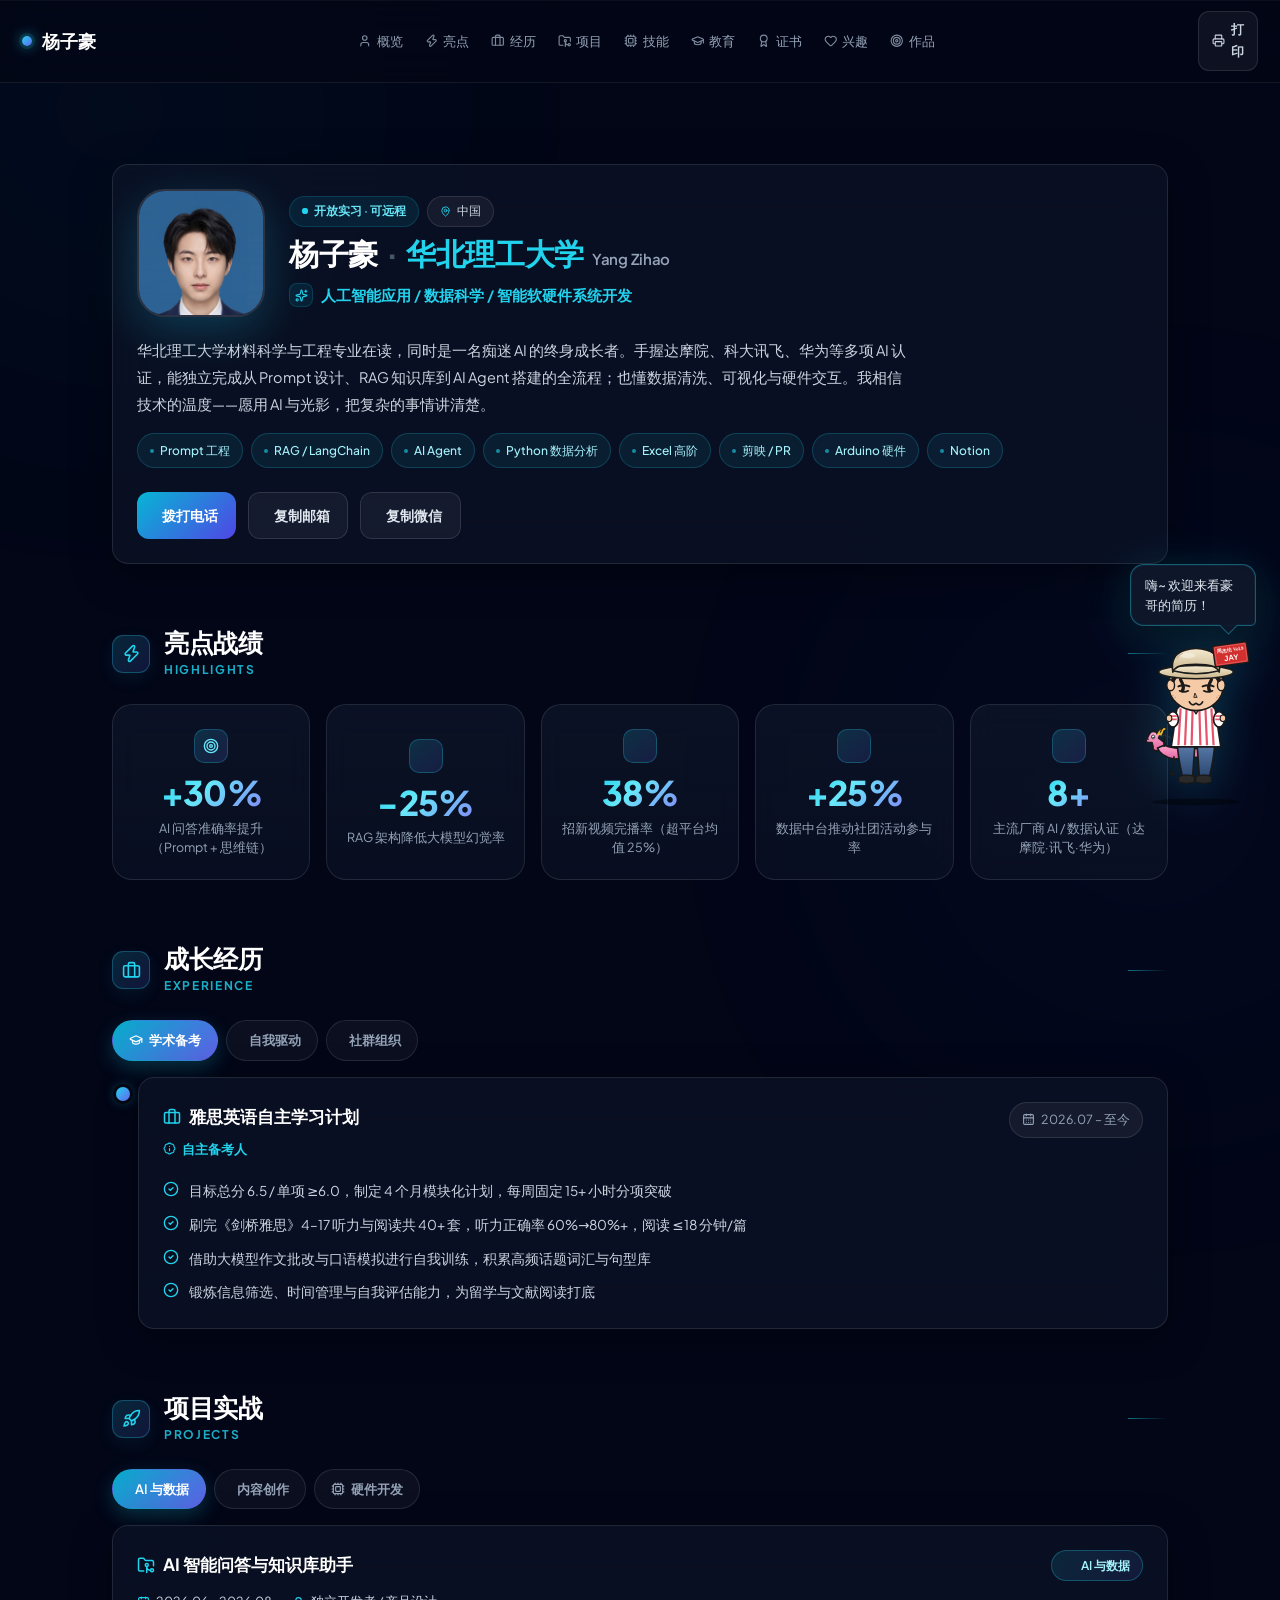
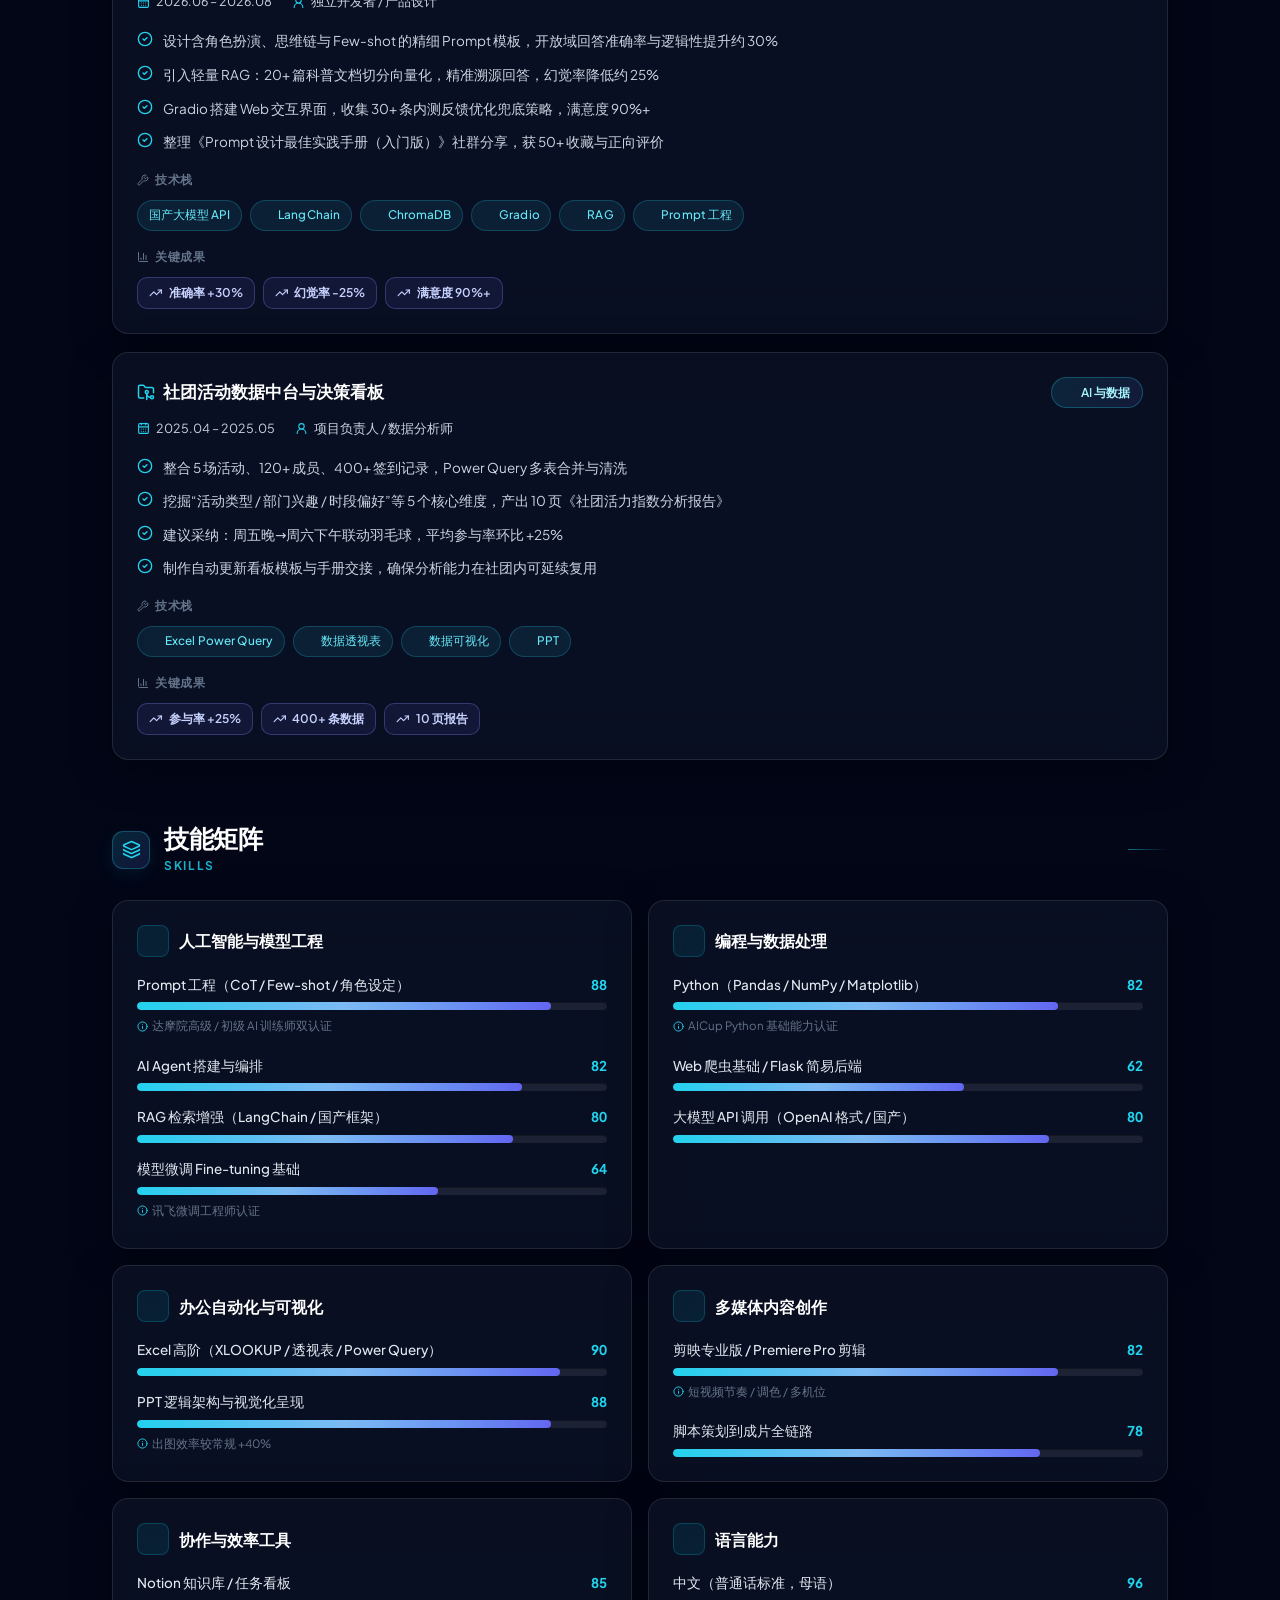
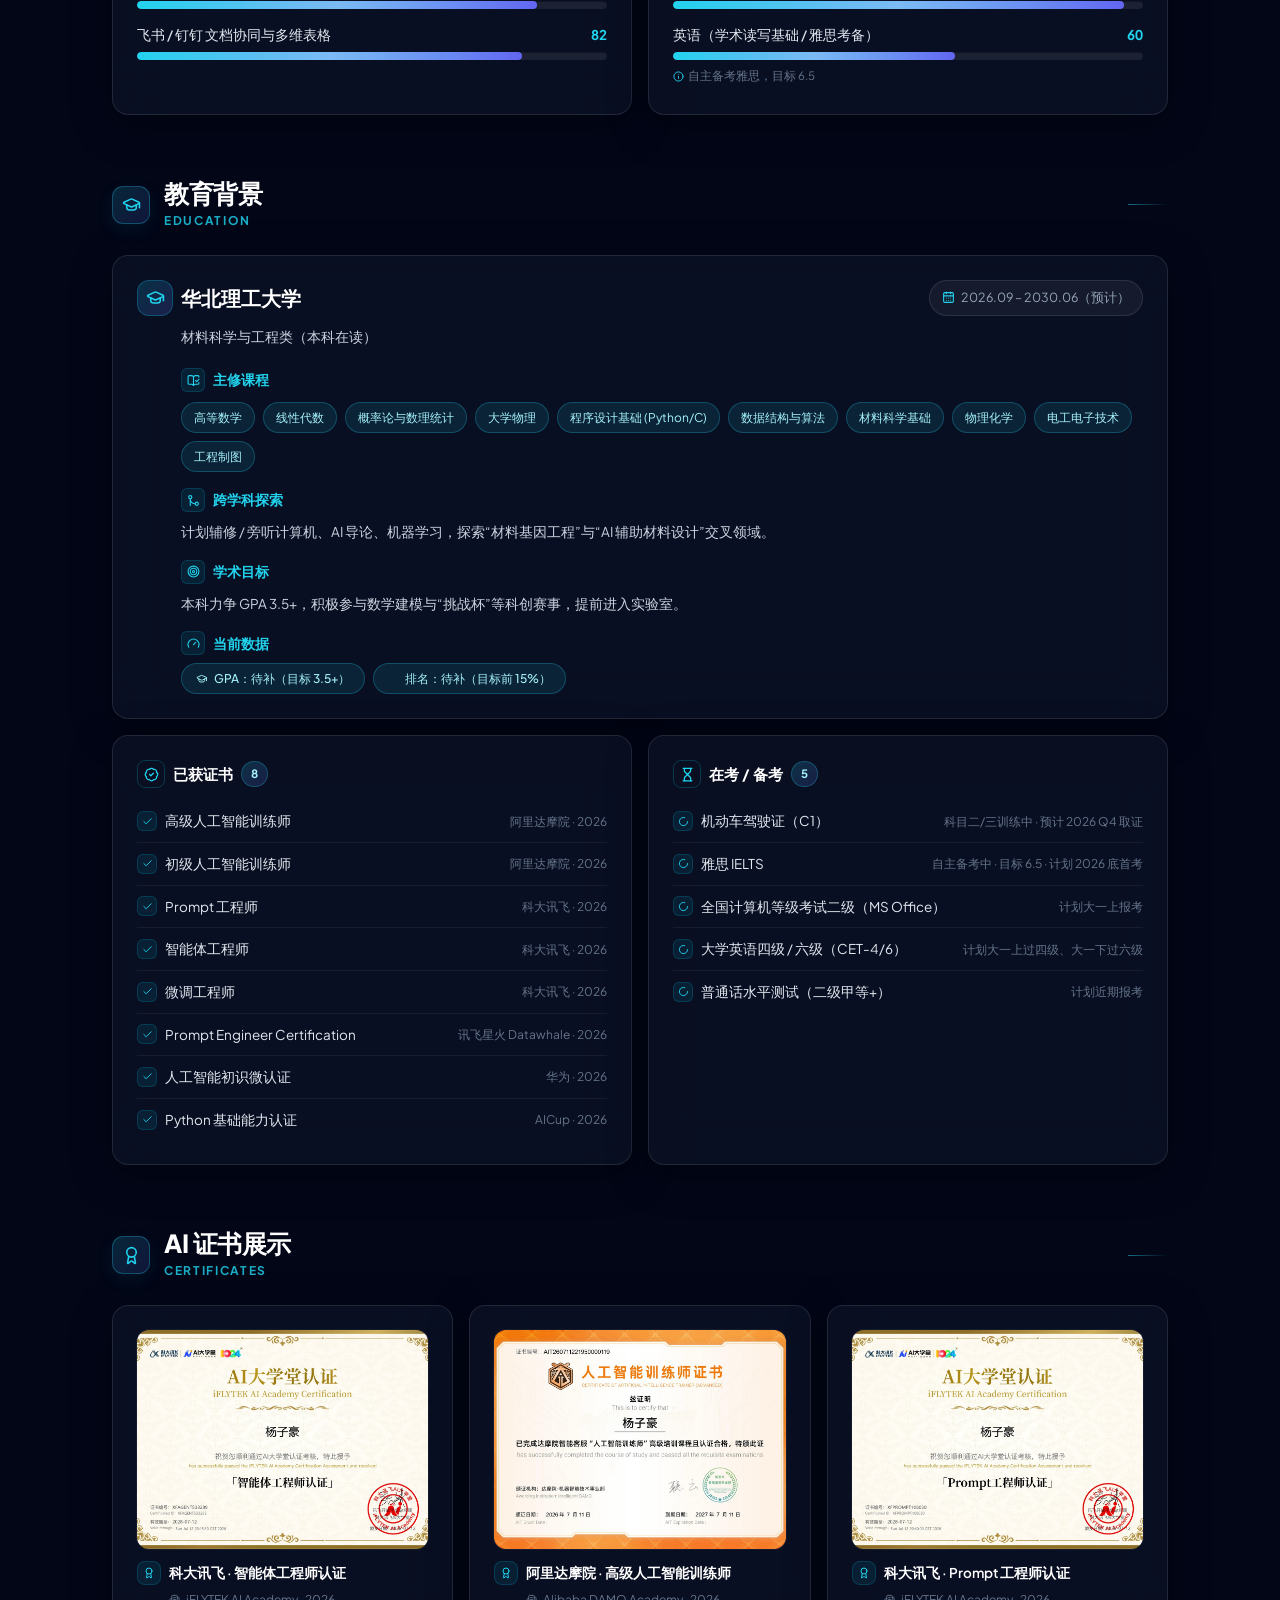
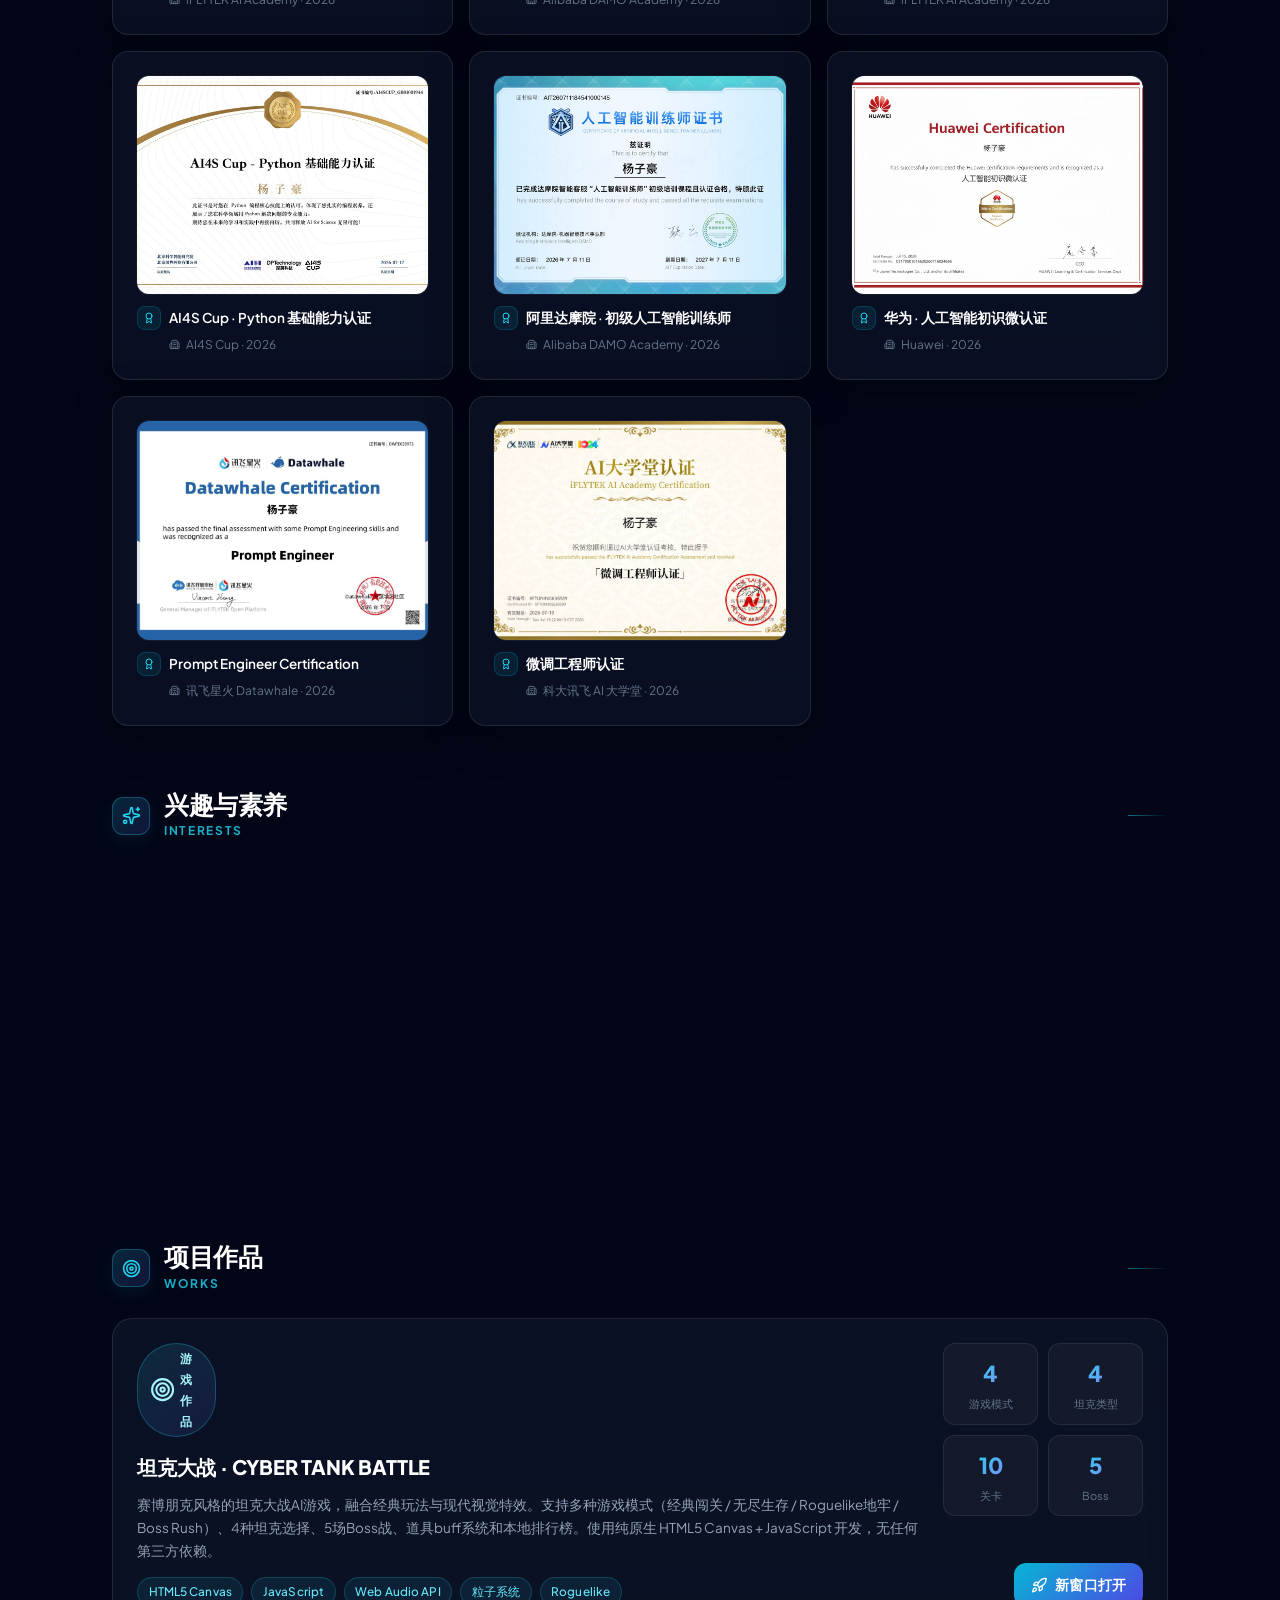
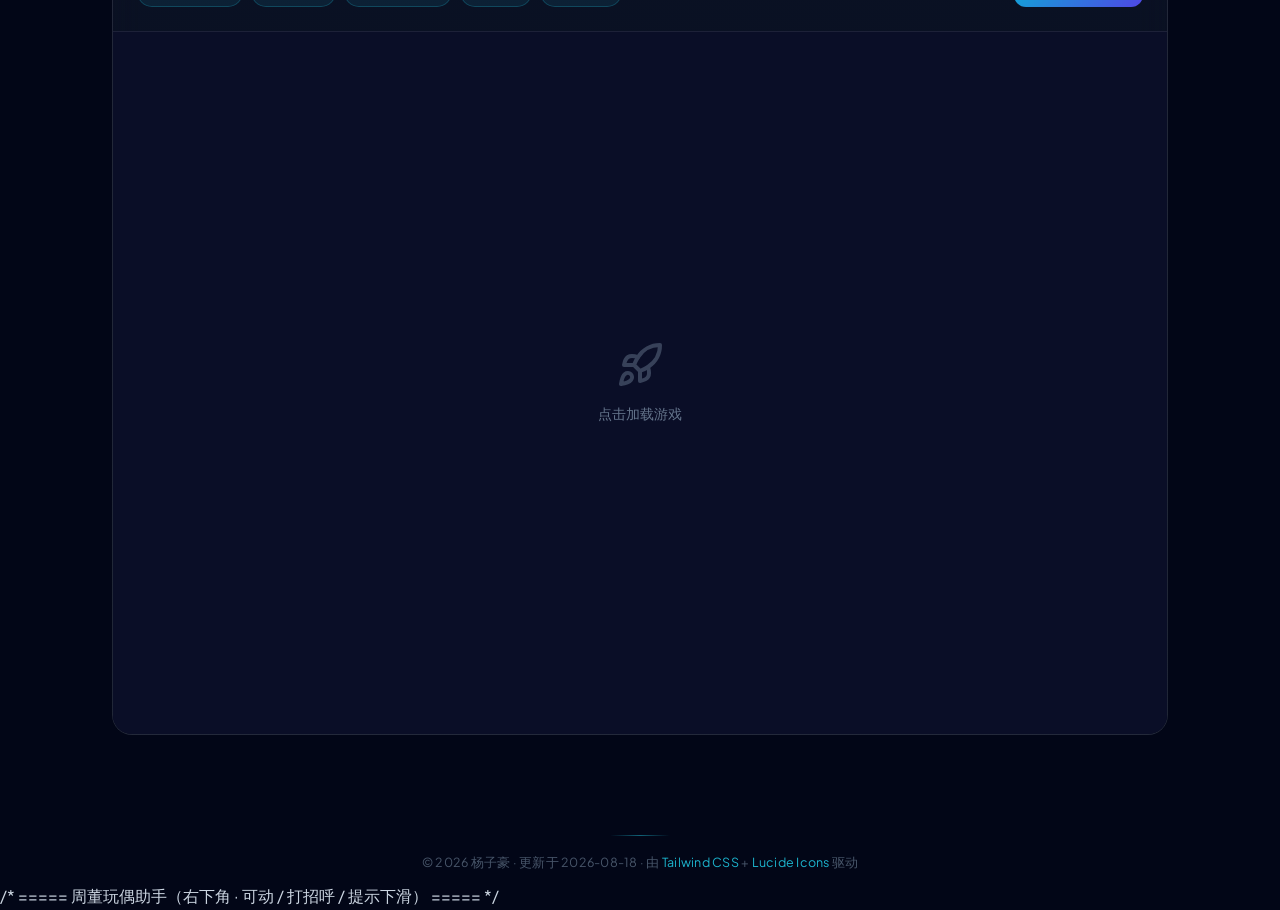
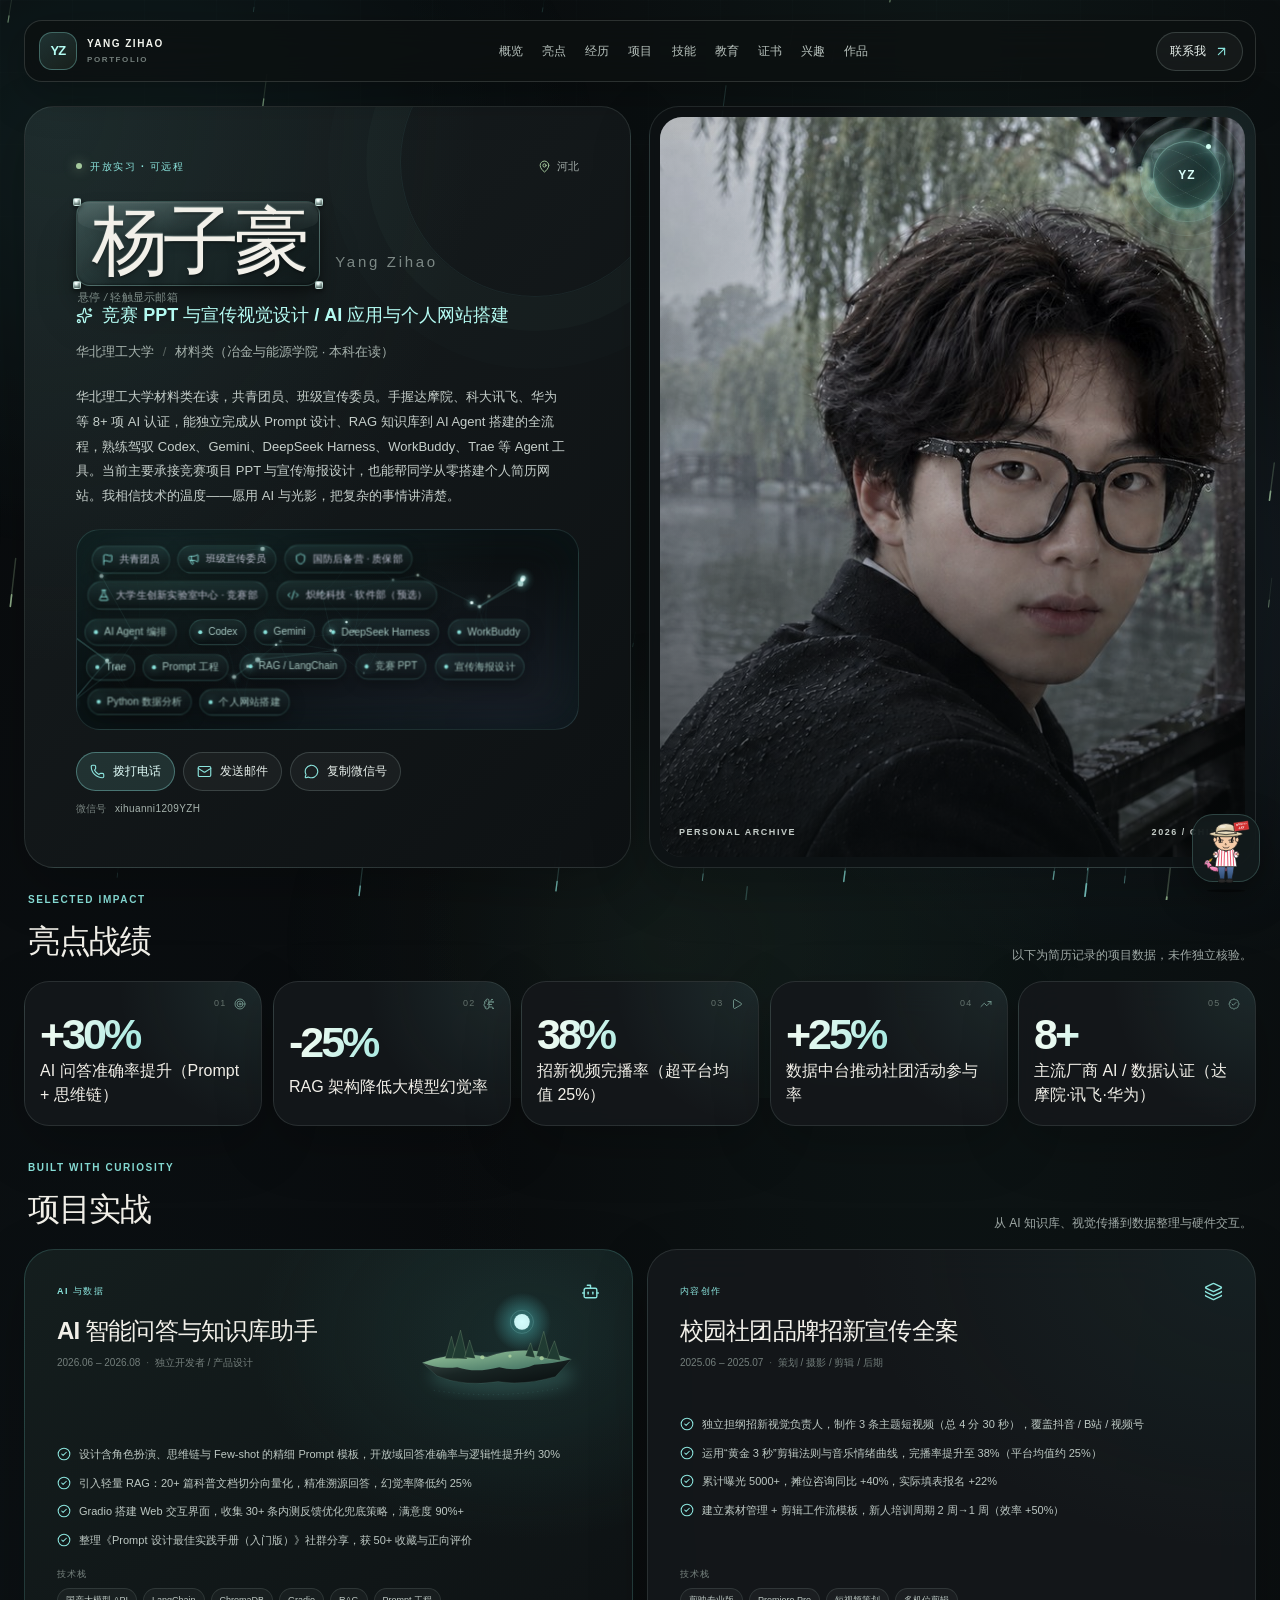
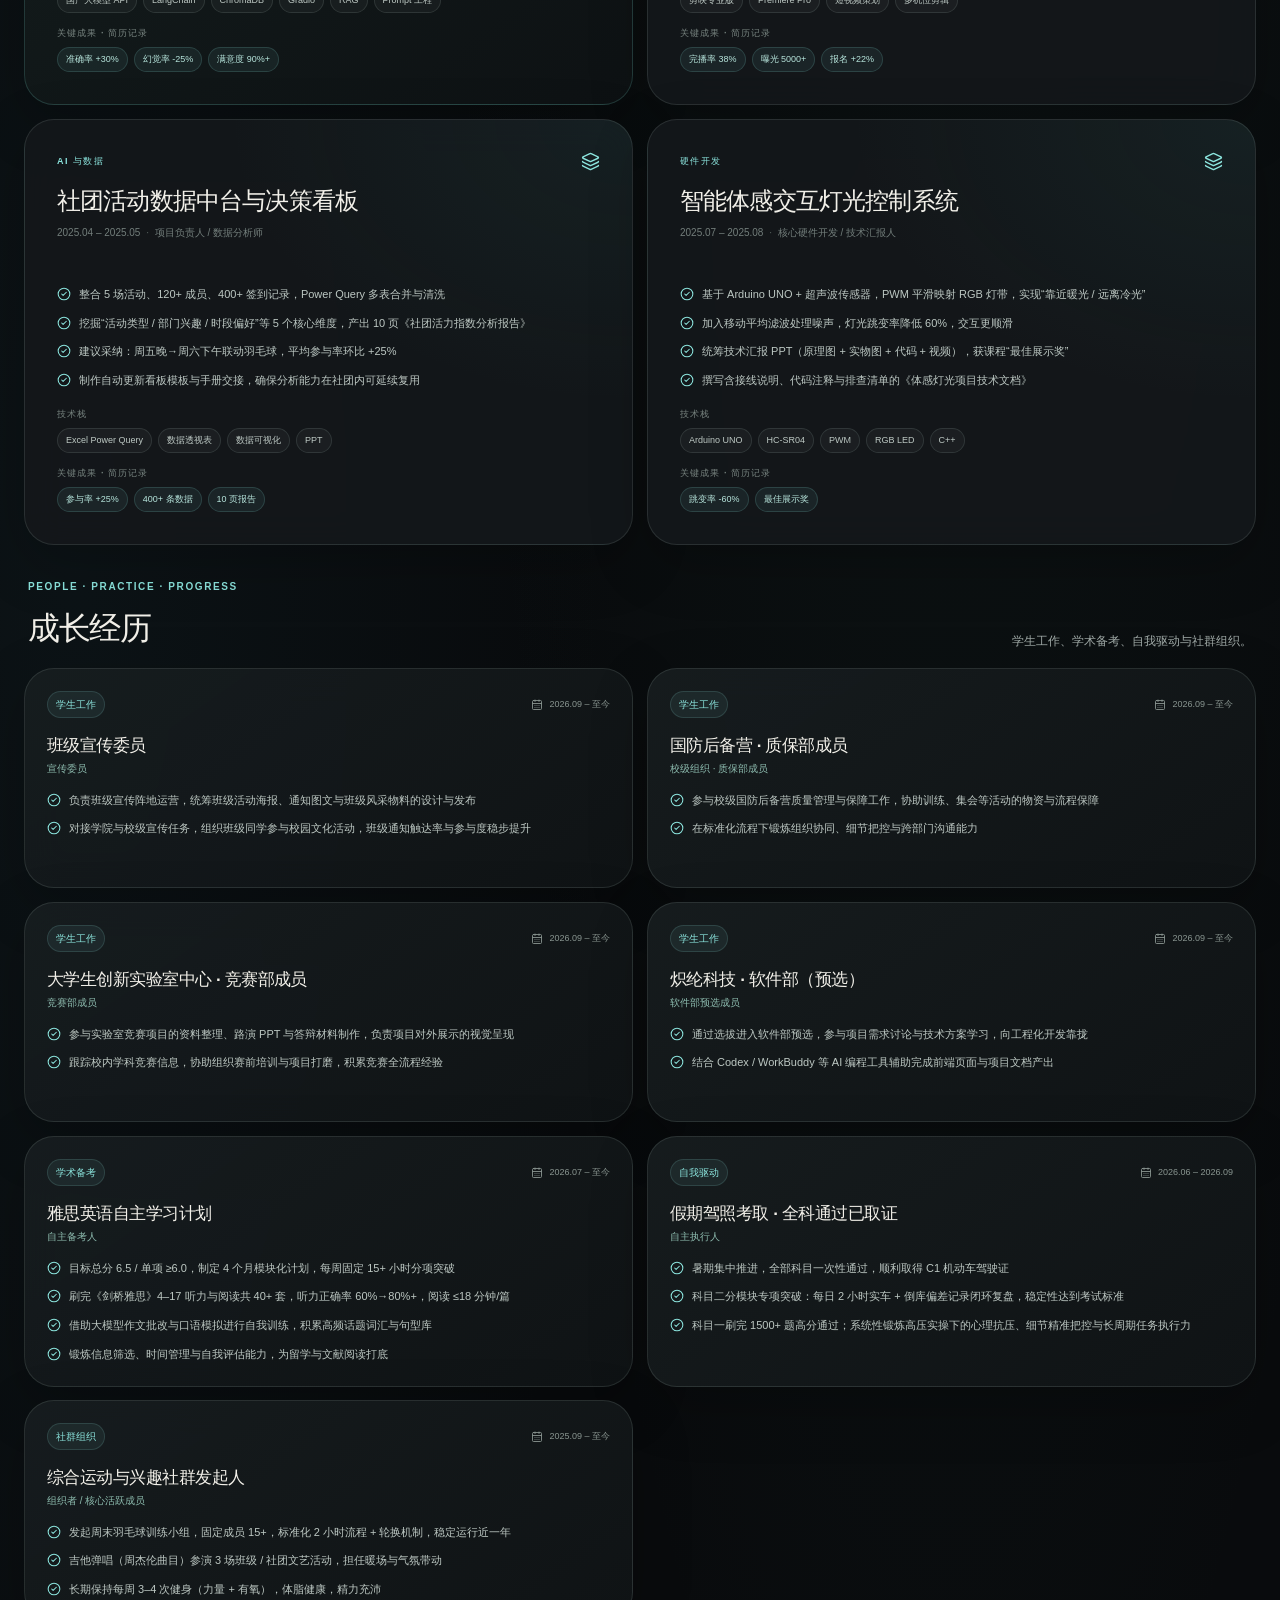
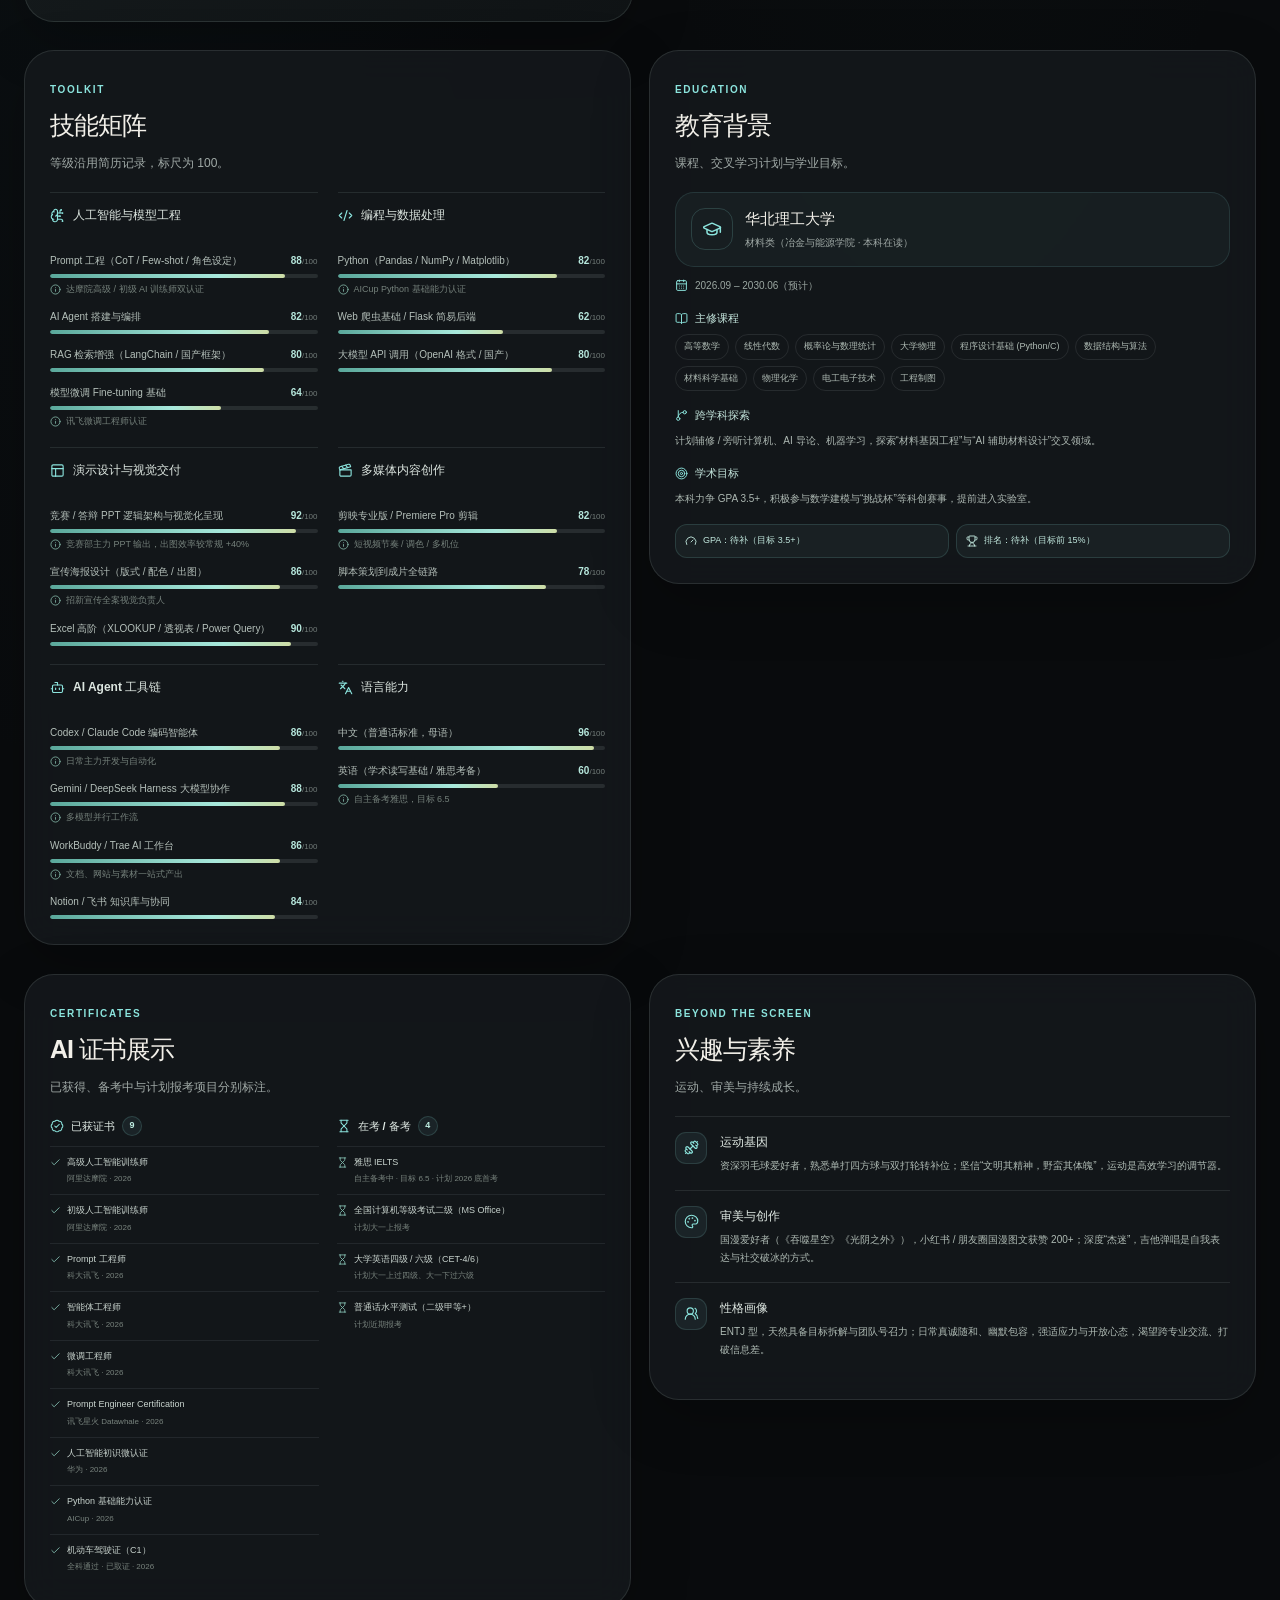
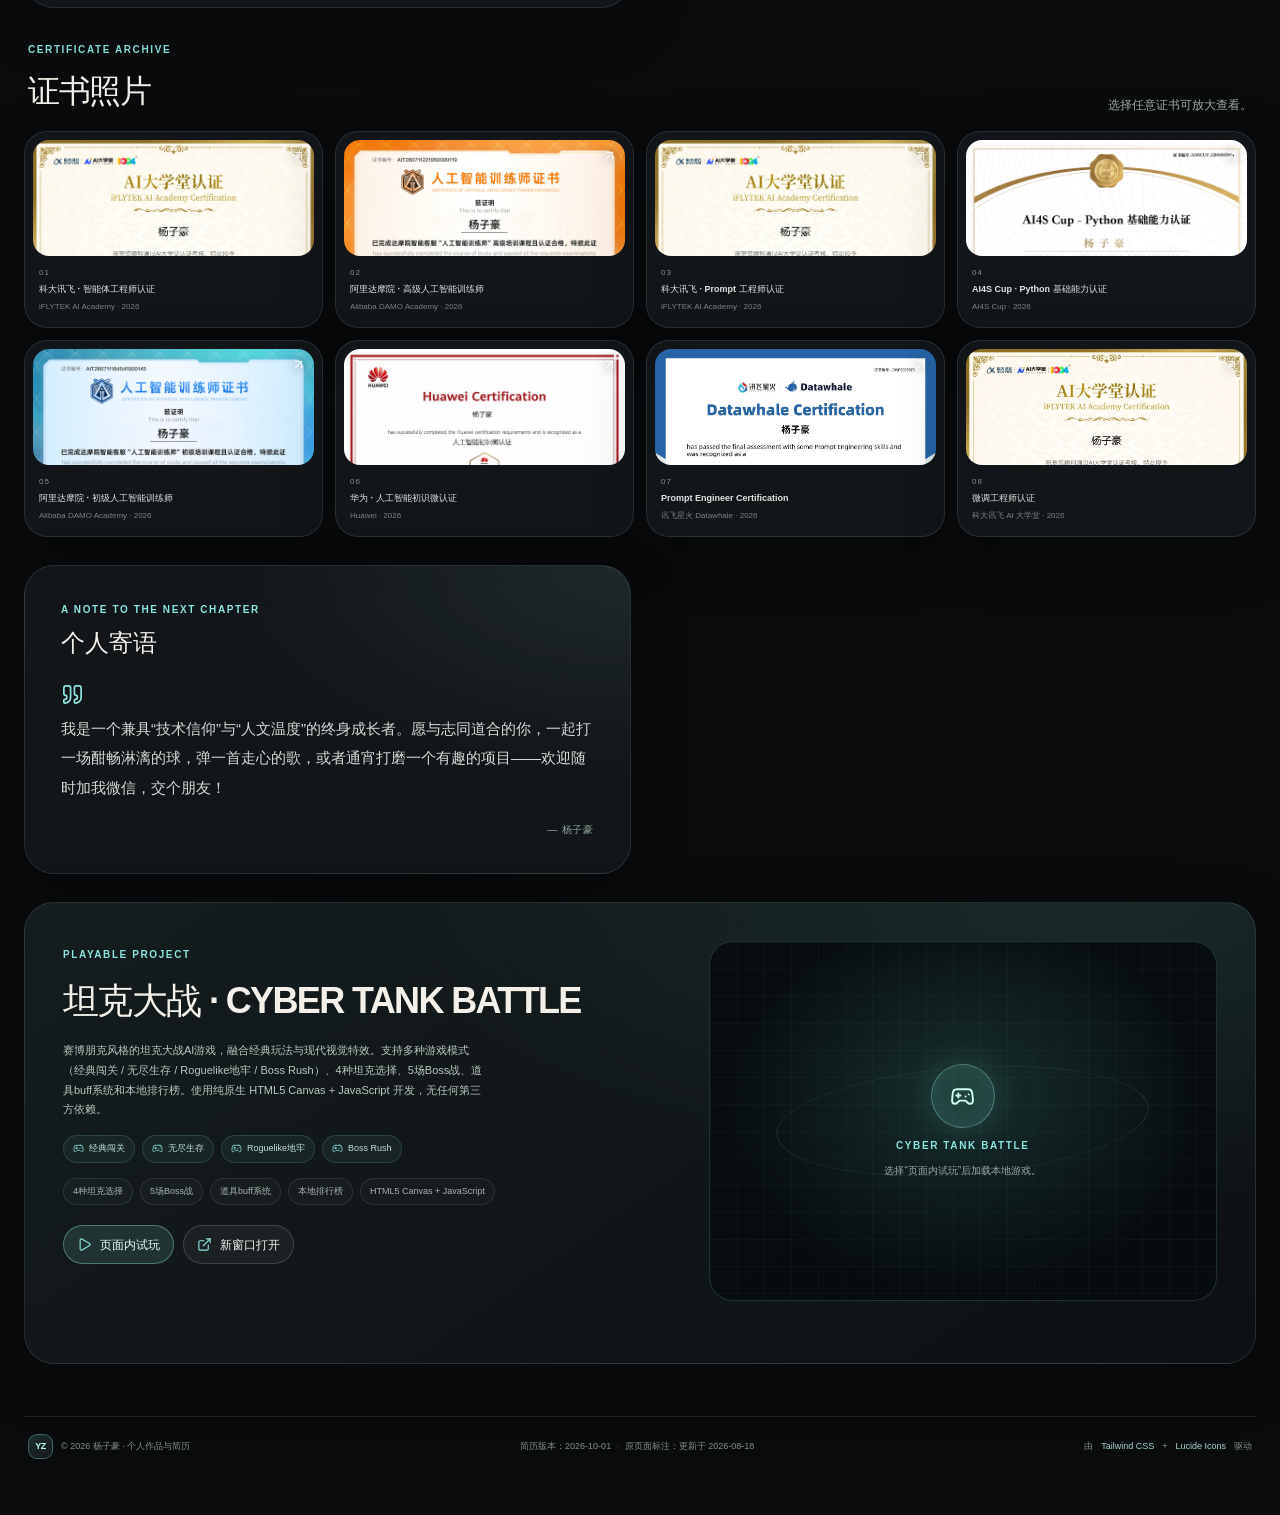
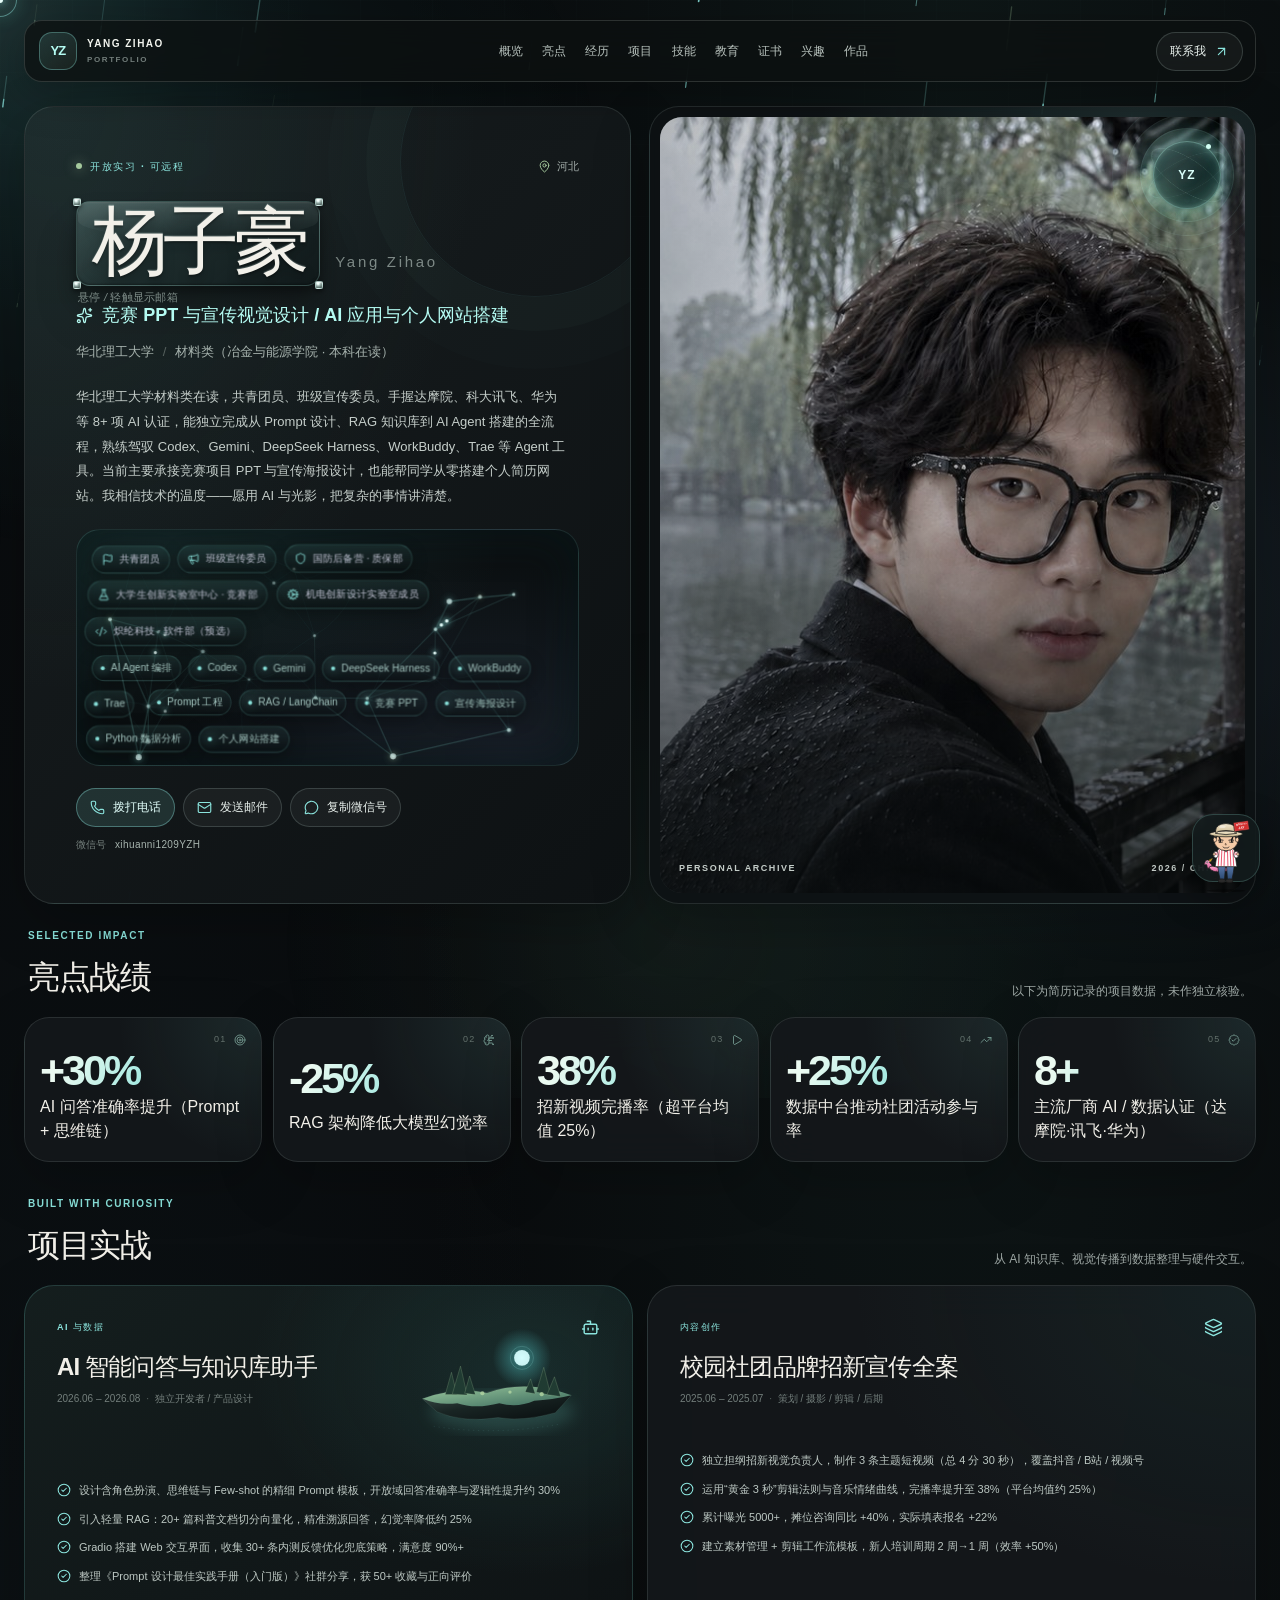
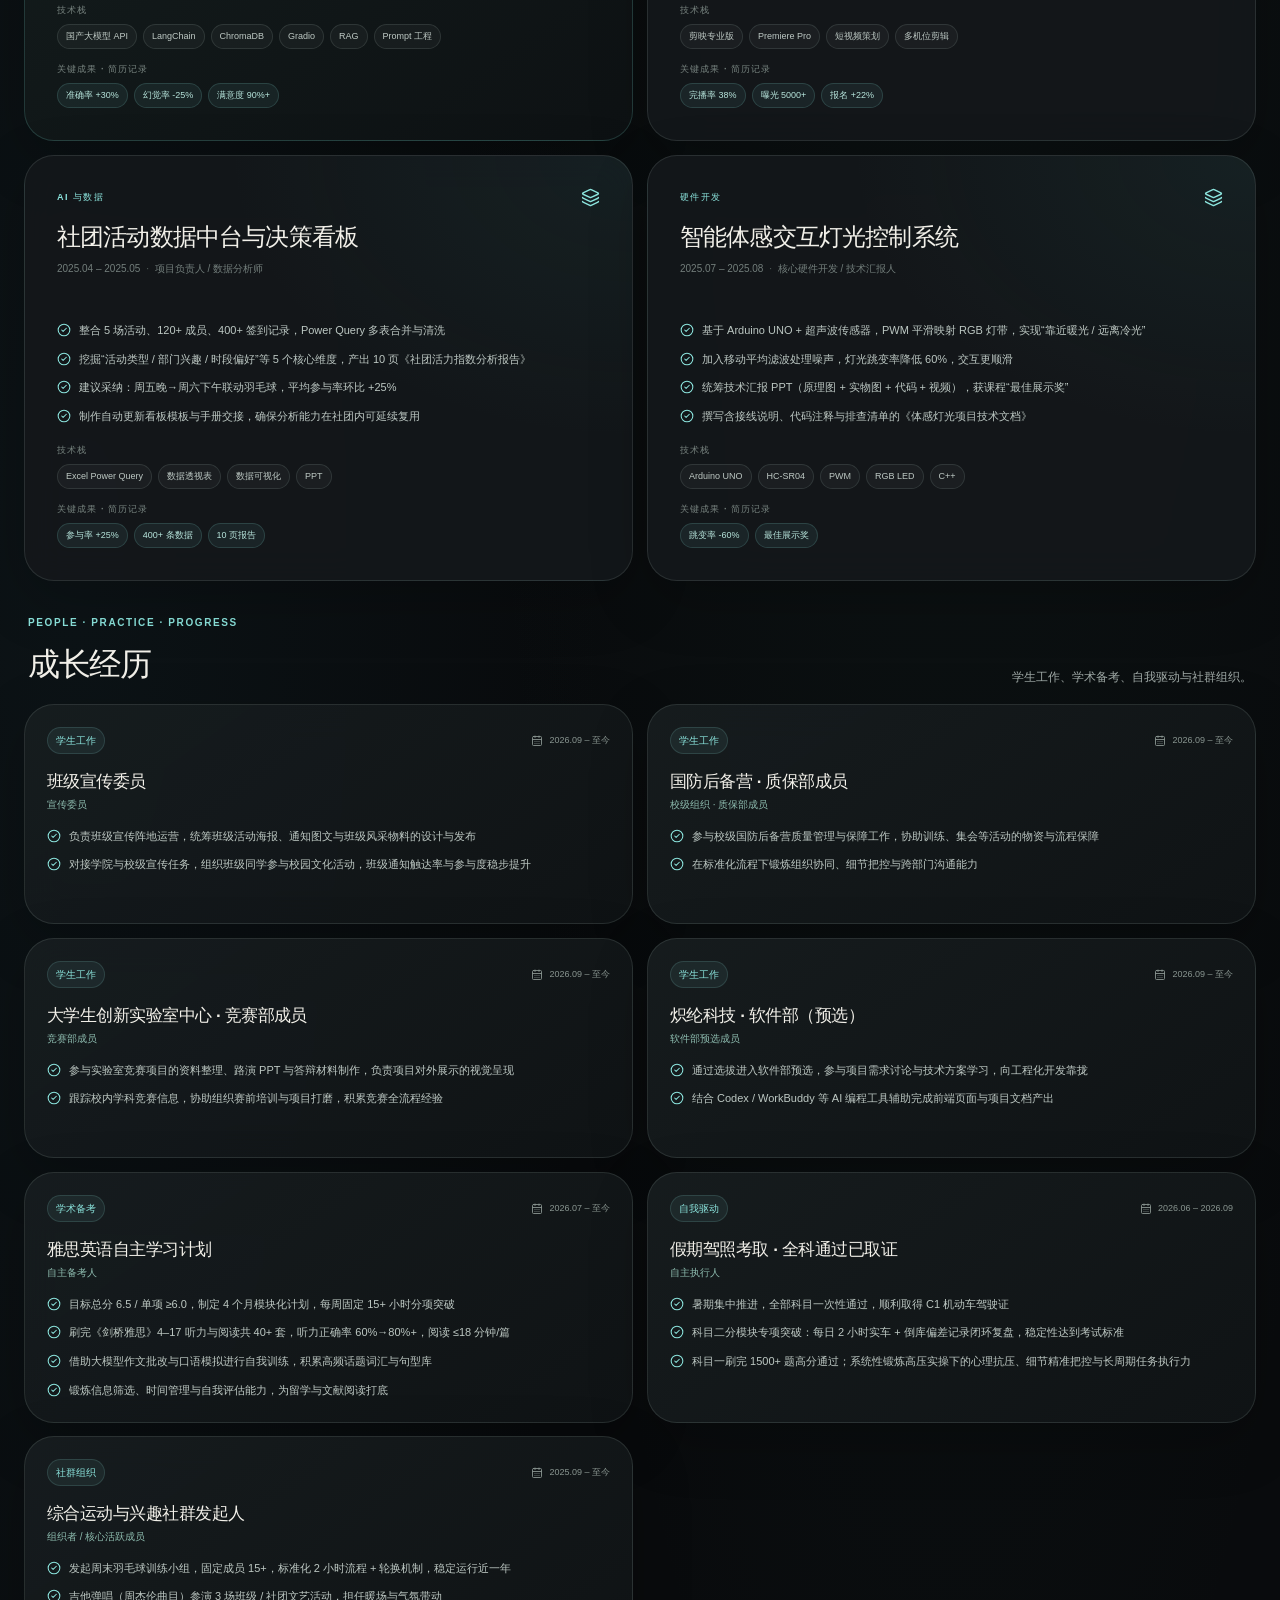
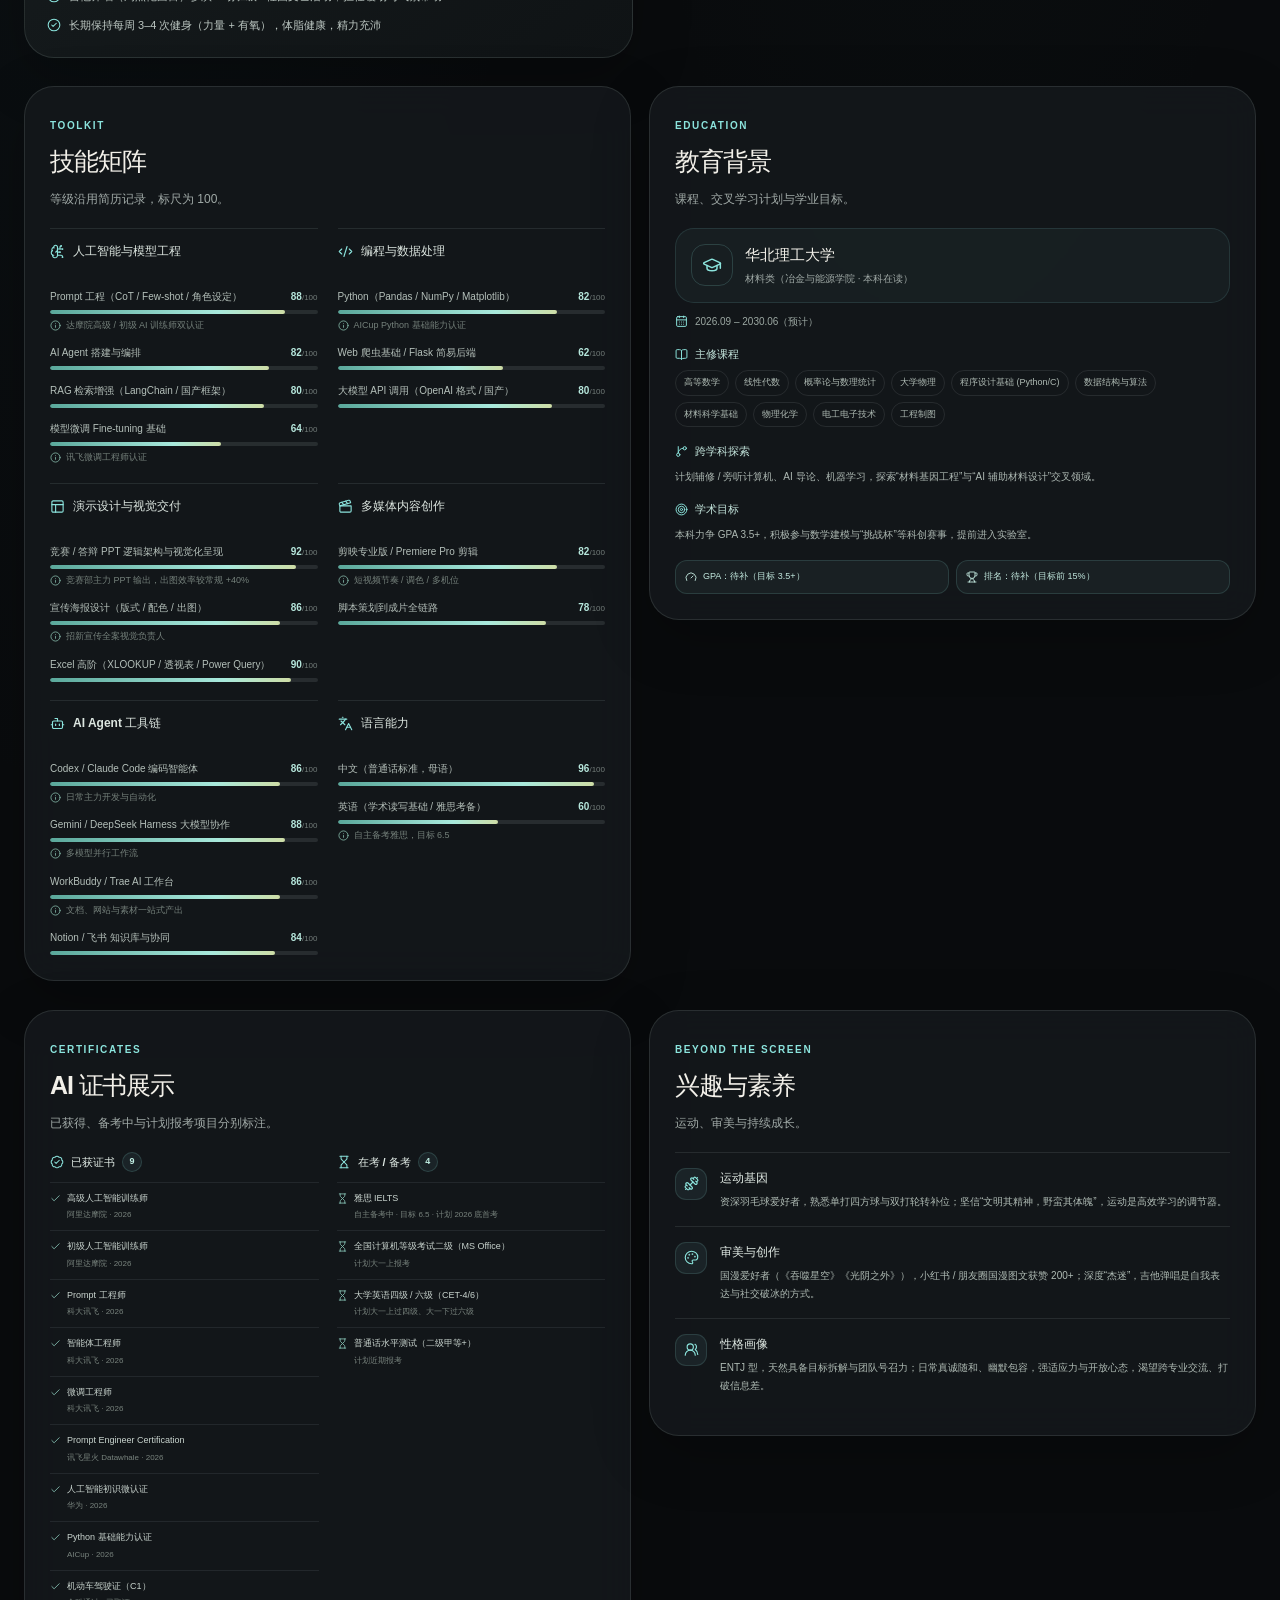
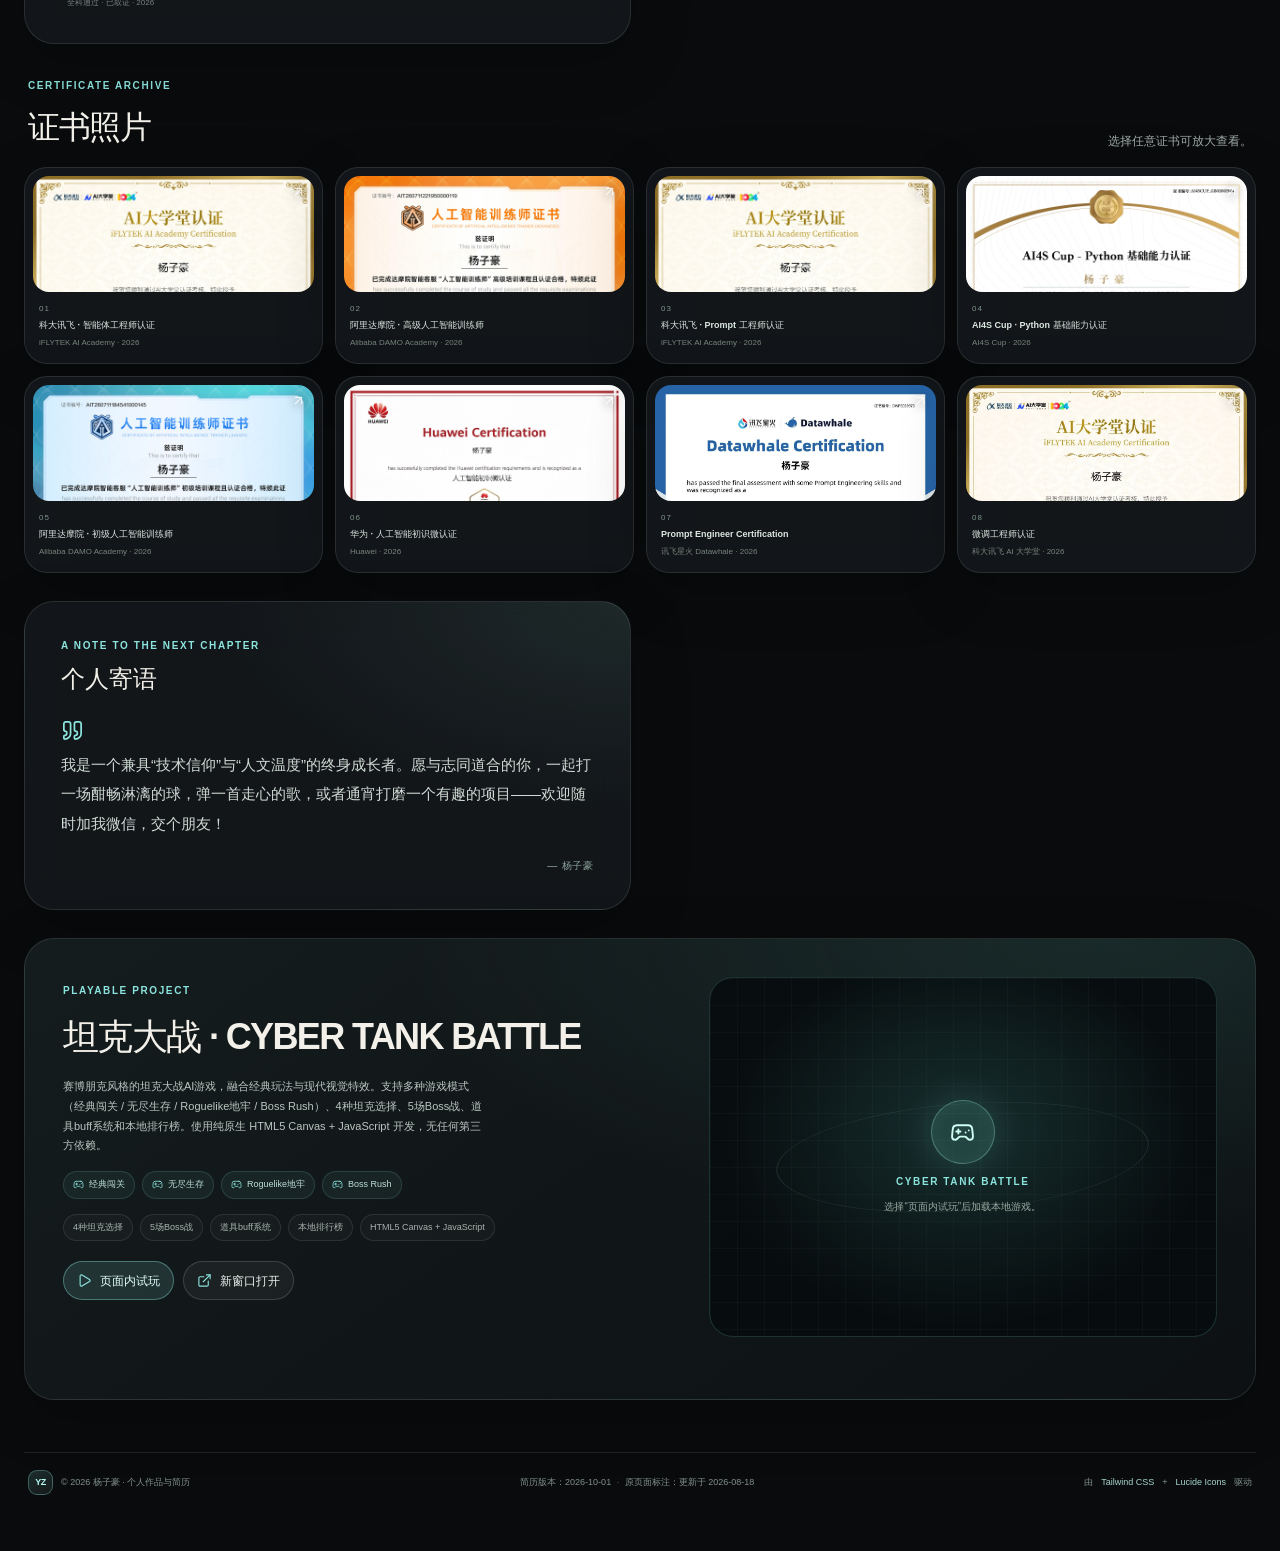
